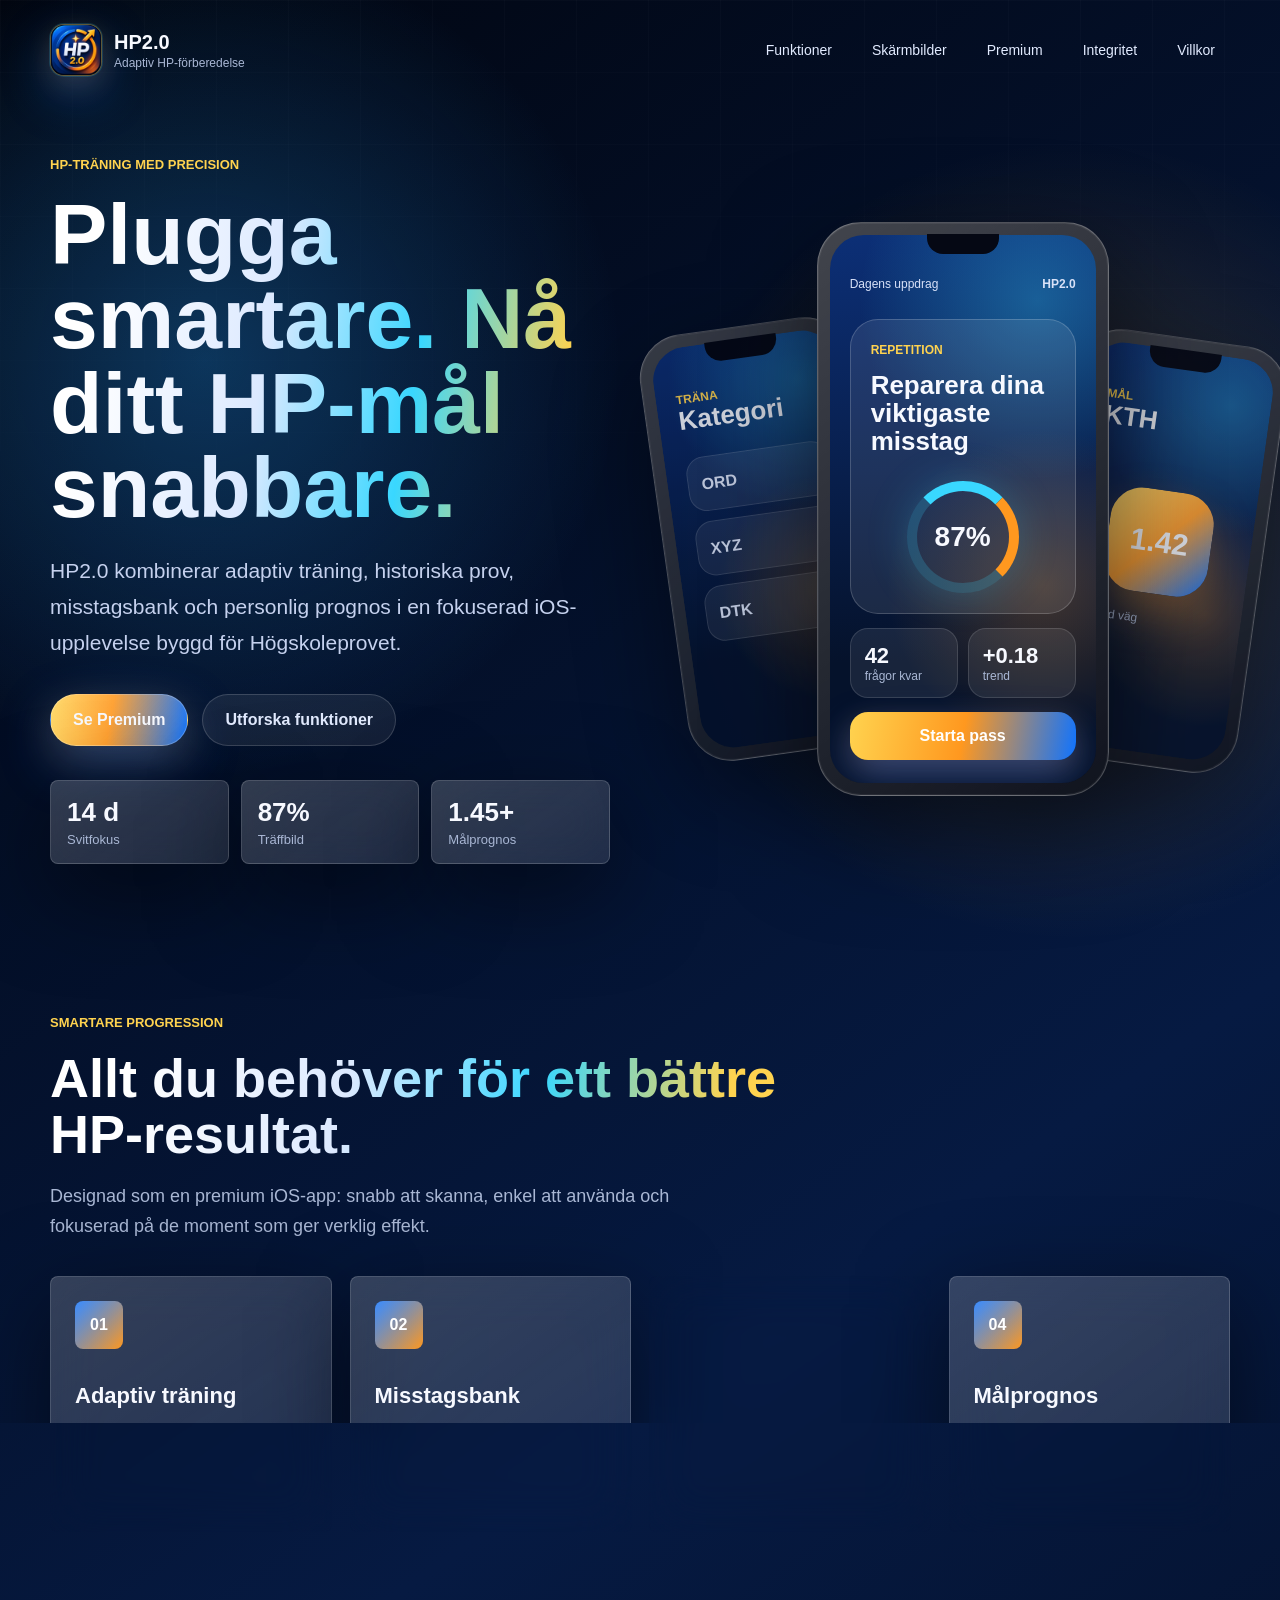
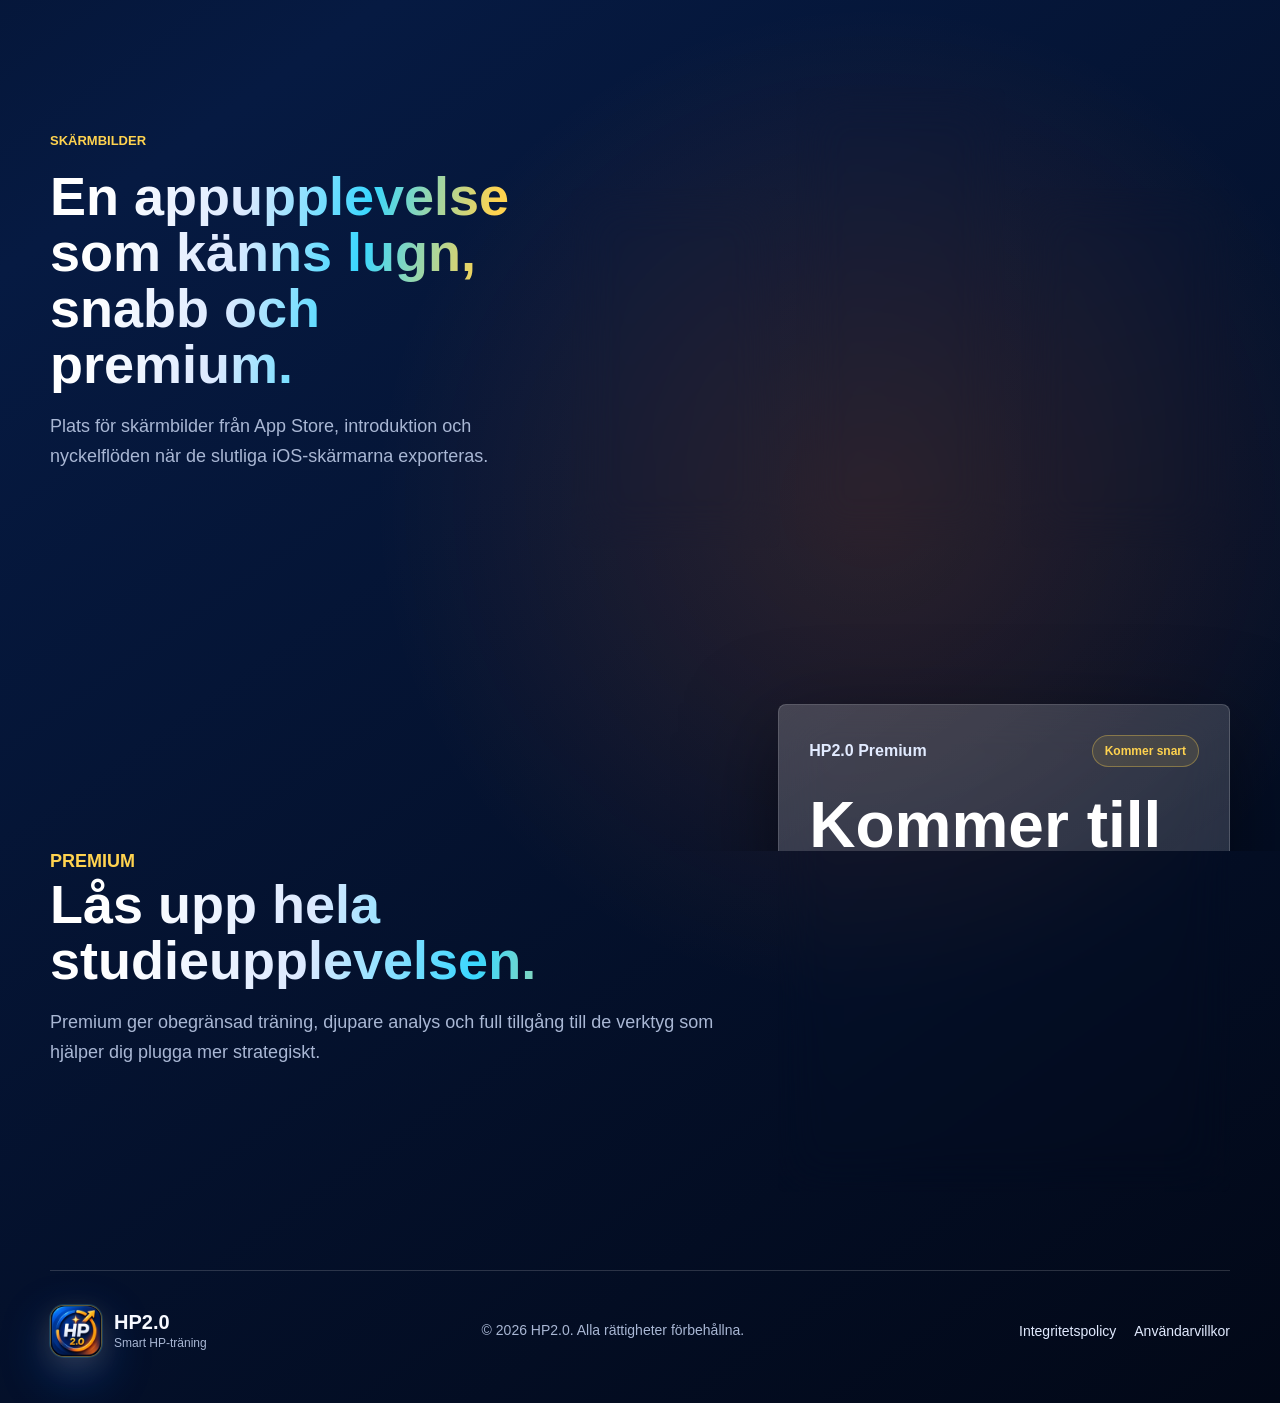
==== index.html @ 4f44022a "Redesign HP2.0 website" ====
<!DOCTYPE html>
<html lang="sv">
<head>
  <meta charset="UTF-8" />
  <meta name="viewport" content="width=device-width, initial-scale=1.0" />
  <meta name="description" content="HP2.0 är en premiumapp för smart, adaptiv förberedelse inför Högskoleprovet." />
  <title>HP2.0 | Smart HP-träning</title>
  <link rel="icon" href="./app-icon.jpg" type="image/jpeg" />
  <link rel="apple-touch-icon" href="./app-icon.jpg" />
  <link rel="stylesheet" href="./style.css" />
</head>
<body>
  <header class="site-header">
    <a class="brand" href="./index.html" aria-label="HP2.0 startsida">
      <span class="brand-mark"><img src="./app-icon.jpg" alt="" /></span>
      <span>
        <strong>HP2.0</strong>
        <small>Adaptiv HP-förberedelse</small>
      </span>
    </a>

    <nav class="nav-links" aria-label="Primär navigering">
      <a href="#features">Funktioner</a>
      <a href="#screens">Skärmbilder</a>
      <a href="#premium">Premium</a>
      <a href="./privacy.html">Integritet</a>
      <a href="./terms.html">Villkor</a>
    </nav>
  </header>

  <main>
    <section class="hero section-shell">
      <div class="hero-copy">
        <p class="eyebrow">HP-träning med precision</p>
        <h1>Plugga smartare. Nå ditt HP-mål snabbare.</h1>
        <p class="hero-lede">
          HP2.0 kombinerar adaptiv träning, historiska prov, misstagsbank och
          personlig prognos i en fokuserad iOS-upplevelse byggd för Högskoleprovet.
        </p>

        <div class="hero-actions" aria-label="Primära åtgärder">
          <a class="button button-primary" href="#premium">Se Premium</a>
          <a class="button button-ghost" href="#features">Utforska funktioner</a>
        </div>

        <dl class="hero-metrics" aria-label="Produktfordelar">
          <div>
            <dt>14 d</dt>
            <dd>Svitfokus</dd>
          </div>
          <div>
            <dt>87%</dt>
            <dd>Träffbild</dd>
          </div>
          <div>
            <dt>1.45+</dt>
            <dd>Målprognos</dd>
          </div>
        </dl>
      </div>

      <div class="hero-device" aria-label="Förhandsvisning av HP2.0-appen">
        <div class="phone-frame phone-left" aria-hidden="true">
          <div class="phone-screen compact-screen">
            <span class="screen-kicker">Träna</span>
            <h2>Kategori</h2>
            <p class="mini-row">ORD</p>
            <p class="mini-row">XYZ</p>
            <p class="mini-row">DTK</p>
          </div>
        </div>

        <div class="phone-frame phone-main">
          <div class="phone-screen">
            <div class="app-topbar">
              <span>Dagens uppdrag</span>
              <strong>HP2.0</strong>
            </div>
            <div class="mission-card">
              <p>Repetition</p>
              <h2>Reparera dina viktigaste misstag</h2>
              <span class="progress-ring">87%</span>
            </div>
            <div class="insight-grid">
              <div>
                <strong>42</strong>
                <span>frågor kvar</span>
              </div>
              <div>
                <strong>+0.18</strong>
                <span>trend</span>
              </div>
            </div>
            <button class="app-button" type="button">Starta pass</button>
          </div>
        </div>

        <div class="phone-frame phone-right" aria-hidden="true">
          <div class="phone-screen compact-screen">
            <span class="screen-kicker">Mål</span>
            <h2>KTH</h2>
            <div class="score-pill">1.42</div>
            <small>På god väg</small>
          </div>
        </div>
      </div>
    </section>

    <section id="features" class="section-shell section-block">
      <div class="section-heading">
        <p class="eyebrow">Smartare progression</p>
        <h2>Allt du behöver för ett bättre HP-resultat.</h2>
        <p>
          Designad som en premium iOS-app: snabb att skanna, enkel att använda
          och fokuserad på de moment som ger verklig effekt.
        </p>
      </div>

      <div class="feature-grid">
        <article class="glass-card feature-card">
          <span class="card-icon">01</span>
          <h3>Adaptiv träning</h3>
          <p>Passet formas efter dina svar, svagheter och tempo.</p>
        </article>
        <article class="glass-card feature-card">
          <span class="card-icon">02</span>
          <h3>Misstagsbank</h3>
          <p>Samla, repetera och stäng kunskapsluckor innan provdagen.</p>
        </article>
        <article class="glass-card feature-card">
          <span class="card-icon">03</span>
          <h3>Historiska prov</h3>
          <p>Träna med provnära uppgifter och realistiska pass.</p>
        </article>
        <article class="glass-card feature-card">
          <span class="card-icon">04</span>
          <h3>Målprognos</h3>
          <p>Koppla din träning till utbildningen du vill komma in på.</p>
        </article>
      </div>
    </section>

    <section id="screens" class="section-shell section-block split-section">
      <div class="section-heading">
        <p class="eyebrow">Skärmbilder</p>
        <h2>En appupplevelse som känns lugn, snabb och premium.</h2>
        <p>
          Plats för skärmbilder från App Store, introduktion och nyckelflöden när de
          slutliga iOS-skärmarna exporteras.
        </p>
      </div>

      <div class="screenshot-grid" aria-label="Platshållare för skärmbilder">
        <article class="screenshot-placeholder">
          <span>Översikt</span>
        </article>
        <article class="screenshot-placeholder tall">
          <span>Uppdrag</span>
        </article>
        <article class="screenshot-placeholder">
          <span>Framsteg</span>
        </article>
      </div>
    </section>

    <section id="premium" class="section-shell section-block pricing-section">
      <div class="pricing-copy">
        <p class="eyebrow">Premium</p>
        <h2>Lås upp hela studieupplevelsen.</h2>
        <p>
          Premium ger obegränsad träning, djupare analys och full tillgång till
          de verktyg som hjälper dig plugga mer strategiskt.
        </p>
      </div>

      <article class="glass-card pricing-card">
        <div class="pricing-header">
          <span>HP2.0 Premium</span>
          <strong>Kommer snart</strong>
        </div>
        <p class="price">Kommer till App Store</p>
        <ul class="check-list">
          <li>Obegränsad adaptiv träning</li>
          <li>Alla historiska prov och pass</li>
          <li>Full misstagsbank med repetition</li>
          <li>Avancerad prognos mot ditt utbildningsmål</li>
        </ul>
        <a class="button button-primary full-width" href="#screens">Förhandsvisa appen</a>
      </article>
    </section>
  </main>

  <footer class="site-footer">
    <a class="brand footer-brand" href="./index.html" aria-label="HP2.0 startsida">
      <span class="brand-mark"><img src="./app-icon.jpg" alt="" /></span>
      <span>
        <strong>HP2.0</strong>
        <small>Smart HP-träning</small>
      </span>
    </a>
    <p>&copy; 2026 HP2.0. Alla rättigheter förbehållna.</p>
    <nav aria-label="Juridiska länkar">
      <a href="./privacy.html">Integritetspolicy</a>
      <a href="./terms.html">Användarvillkor</a>
    </nav>
  </footer>
</body>
</html>
---- style.css ----
:root {
  color-scheme: dark;
  --bg: #030817;
  --bg-deep: #01030a;
  --panel: rgba(255, 255, 255, 0.075);
  --panel-strong: rgba(255, 255, 255, 0.12);
  --stroke: rgba(255, 255, 255, 0.16);
  --stroke-strong: rgba(255, 255, 255, 0.28);
  --text: #f7f9ff;
  --muted: #a9b7d4;
  --soft: #e2ebff;
  --cyan: #39d7ff;
  --blue: #0f73ff;
  --blue-deep: #063a93;
  --gold: #ffd34f;
  --orange: #ff981f;
  --amber: #ffbd3d;
  --shadow: 0 28px 90px rgba(0, 0, 0, 0.5);
  --radius: 8px;
  --max-width: 1180px;
}

* {
  box-sizing: border-box;
}

html {
  scroll-behavior: smooth;
}

body {
  min-height: 100vh;
  margin: 0;
  overflow-x: hidden;
  color: var(--text);
  font-family: -apple-system, BlinkMacSystemFont, "SF Pro Display", "SF Pro Text", "Segoe UI", sans-serif;
  background:
    radial-gradient(circle at 16% 12%, rgba(38, 164, 255, 0.28), transparent 26rem),
    radial-gradient(circle at 84% 18%, rgba(255, 189, 61, 0.2), transparent 25rem),
    radial-gradient(circle at 68% 70%, rgba(255, 115, 25, 0.16), transparent 31rem),
    linear-gradient(145deg, #01050f, #061a42 48%, #020817);
}

body::before {
  position: fixed;
  inset: 0;
  z-index: -1;
  pointer-events: none;
  content: "";
  background-image:
    linear-gradient(rgba(255, 255, 255, 0.035) 1px, transparent 1px),
    linear-gradient(90deg, rgba(255, 255, 255, 0.035) 1px, transparent 1px);
  background-size: 72px 72px;
  mask-image: linear-gradient(to bottom, rgba(0, 0, 0, 0.55), transparent 72%);
}

a {
  color: inherit;
  text-decoration: none;
}

p {
  color: var(--muted);
  line-height: 1.7;
}

.site-header,
.site-footer,
.section-shell {
  width: min(calc(100% - 40px), var(--max-width));
  margin-inline: auto;
}

.site-header {
  display: flex;
  align-items: center;
  justify-content: space-between;
  gap: 24px;
  padding: 24px 0 34px;
}

.brand {
  display: inline-flex;
  align-items: center;
  gap: 12px;
  min-width: max-content;
}

.brand-mark {
  width: 52px;
  height: 52px;
  overflow: hidden;
  border: 1px solid rgba(255, 211, 79, 0.36);
  border-radius: 14px;
  background: #05122a;
  box-shadow:
    0 0 0 1px rgba(57, 215, 255, 0.16),
    0 18px 48px rgba(15, 115, 255, 0.34),
    0 8px 28px rgba(255, 152, 31, 0.2);
}

.brand-mark img {
  display: block;
  width: 100%;
  height: 100%;
  object-fit: cover;
}

.brand strong,
.brand small {
  display: block;
}

.brand strong {
  font-size: 20px;
}

.brand small {
  margin-top: 2px;
  color: var(--muted);
  font-size: 12px;
}

.nav-links {
  display: flex;
  align-items: center;
  justify-content: flex-end;
  gap: 10px;
  flex-wrap: wrap;
}

.nav-links a {
  border: 1px solid transparent;
  border-radius: 999px;
  padding: 10px 14px;
  color: var(--soft);
  font-size: 14px;
  transition: color 180ms ease, background 180ms ease, border-color 180ms ease, transform 180ms ease;
}

.nav-links a:hover,
.nav-links a:focus-visible,
.nav-links a[aria-current="page"] {
  border-color: var(--stroke);
  color: white;
  background: rgba(255, 255, 255, 0.08);
  transform: translateY(-1px);
}

.hero {
  display: grid;
  min-height: 680px;
  grid-template-columns: minmax(0, 1fr) minmax(420px, 0.92fr);
  gap: 64px;
  align-items: center;
  padding: 44px 0 70px;
}

.eyebrow {
  margin: 0 0 16px;
  color: var(--gold);
  font-size: 13px;
  font-weight: 800;
  letter-spacing: 0;
  text-transform: uppercase;
}

h1,
h2,
h3 {
  margin: 0;
  letter-spacing: 0;
}

h1 {
  max-width: 760px;
  font-size: 86px;
  line-height: 0.98;
}

h2 {
  font-size: 54px;
  line-height: 1.04;
}

h3 {
  font-size: 22px;
  line-height: 1.2;
}

.hero h1,
.section-heading h2,
.pricing-copy h2,
.legal-page h1 {
  background: linear-gradient(100deg, #ffffff 10%, #dce9ff 38%, #39d7ff 62%, #ffd34f 86%);
  -webkit-background-clip: text;
  background-clip: text;
  color: transparent;
}

.hero-lede {
  max-width: 660px;
  margin: 24px 0 0;
  color: #c5d1ee;
  font-size: 21px;
}

.hero-actions {
  display: flex;
  flex-wrap: wrap;
  gap: 14px;
  margin: 34px 0;
}

.button {
  display: inline-flex;
  min-height: 52px;
  align-items: center;
  justify-content: center;
  border-radius: 999px;
  padding: 15px 22px;
  font-weight: 800;
  transition: transform 180ms ease, border-color 180ms ease, box-shadow 180ms ease, background 180ms ease;
}

.button:hover,
.button:focus-visible {
  transform: translateY(-2px);
}

.button-primary {
  border: 1px solid rgba(255, 255, 255, 0.24);
  background:
    linear-gradient(135deg, rgba(255, 255, 255, 0.18), transparent),
    linear-gradient(100deg, var(--gold), var(--orange) 44%, var(--blue));
  box-shadow:
    0 18px 52px rgba(15, 115, 255, 0.36),
    0 12px 42px rgba(255, 152, 31, 0.24);
}

.button-primary:hover,
.button-primary:focus-visible {
  box-shadow:
    0 22px 62px rgba(15, 115, 255, 0.48),
    0 14px 48px rgba(255, 152, 31, 0.34);
}

.button-ghost {
  border: 1px solid var(--stroke);
  background: rgba(255, 255, 255, 0.07);
  color: var(--soft);
}

.button-ghost:hover,
.button-ghost:focus-visible {
  border-color: var(--stroke-strong);
  background: rgba(255, 255, 255, 0.11);
}

.full-width {
  width: 100%;
}

.hero-metrics {
  display: grid;
  max-width: 560px;
  grid-template-columns: repeat(3, 1fr);
  gap: 12px;
  margin: 0;
}

.hero-metrics div,
.glass-card,
.screenshot-placeholder {
  border: 1px solid var(--stroke);
  background:
    linear-gradient(145deg, rgba(255, 255, 255, 0.12), rgba(255, 255, 255, 0.045)),
    var(--panel);
  box-shadow: var(--shadow);
  backdrop-filter: blur(24px);
  -webkit-backdrop-filter: blur(24px);
}

.hero-metrics div {
  border-radius: var(--radius);
  padding: 16px;
}

.hero-metrics dt {
  font-size: 26px;
  font-weight: 900;
}

.hero-metrics dd {
  margin: 4px 0 0;
  color: var(--muted);
  font-size: 13px;
}

.hero-device {
  position: relative;
  display: grid;
  min-height: 610px;
  place-items: center;
}

.phone-frame {
  position: absolute;
  border: 1px solid rgba(255, 255, 255, 0.25);
  border-radius: 44px;
  padding: 12px;
  background:
    linear-gradient(145deg, rgba(255, 255, 255, 0.24), rgba(255, 255, 255, 0.04)),
    #060a15;
  box-shadow:
    inset 0 0 0 1px rgba(255, 255, 255, 0.06),
    0 35px 100px rgba(0, 0, 0, 0.56);
}

.phone-frame::before {
  position: absolute;
  top: 11px;
  left: 50%;
  width: 72px;
  height: 20px;
  border-radius: 0 0 16px 16px;
  content: "";
  background: #050814;
  transform: translateX(-50%);
  z-index: 2;
}

.phone-main {
  width: 292px;
  height: 574px;
  z-index: 3;
}

.phone-left,
.phone-right {
  width: 210px;
  height: 430px;
  opacity: 0.82;
  z-index: 2;
}

.phone-left {
  transform: translate(-195px, 30px) rotate(-8deg);
}

.phone-right {
  transform: translate(195px, 42px) rotate(8deg);
}

.phone-screen {
  position: relative;
  height: 100%;
  overflow: hidden;
  border-radius: 34px;
  padding: 42px 20px 20px;
  background:
    radial-gradient(circle at 78% 12%, rgba(57, 215, 255, 0.3), transparent 34%),
    radial-gradient(circle at 80% 64%, rgba(255, 152, 31, 0.24), transparent 38%),
    linear-gradient(180deg, #0c2f76, #05122b 78%);
}

.app-topbar {
  display: flex;
  align-items: center;
  justify-content: space-between;
  color: #d8e1f8;
  font-size: 12px;
}

.mission-card {
  margin-top: 28px;
  border: 1px solid rgba(255, 255, 255, 0.18);
  border-radius: 28px;
  padding: 20px;
  background: rgba(255, 255, 255, 0.09);
}

.mission-card p,
.screen-kicker {
  margin: 0 0 10px;
  color: var(--gold);
  font-size: 12px;
  font-weight: 800;
  text-transform: uppercase;
}

.mission-card h2 {
  font-size: 26px;
  line-height: 1.08;
}

.progress-ring {
  display: grid;
  width: 112px;
  height: 112px;
  place-items: center;
  margin: 26px auto 0;
  border: 10px solid rgba(57, 215, 255, 0.2);
  border-top-color: var(--cyan);
  border-right-color: var(--orange);
  border-radius: 50%;
  font-size: 28px;
  font-weight: 900;
  box-shadow: 0 0 42px rgba(57, 215, 255, 0.22);
}

.insight-grid {
  display: grid;
  grid-template-columns: 1fr 1fr;
  gap: 10px;
  margin: 14px 0;
}

.insight-grid div,
.mini-row {
  border: 1px solid rgba(255, 255, 255, 0.13);
  border-radius: 18px;
  background: rgba(255, 255, 255, 0.08);
}

.insight-grid div {
  padding: 14px;
}

.insight-grid strong,
.insight-grid span {
  display: block;
}

.insight-grid strong {
  font-size: 22px;
}

.insight-grid span,
.compact-screen small {
  color: var(--muted);
  font-size: 12px;
}

.app-button {
  width: 100%;
  min-height: 48px;
  border: 0;
  border-radius: 18px;
  color: white;
  font: inherit;
  font-weight: 900;
  background: linear-gradient(100deg, var(--gold), var(--orange), var(--blue));
  box-shadow:
    0 16px 38px rgba(52, 120, 255, 0.36),
    0 10px 30px rgba(255, 152, 31, 0.22);
}

.compact-screen h2 {
  margin-bottom: 24px;
  font-size: 26px;
}

.mini-row {
  margin: 10px 0;
  padding: 13px;
  color: var(--soft);
  font-weight: 800;
}

.score-pill {
  display: grid;
  width: 104px;
  height: 104px;
  place-items: center;
  margin: 54px auto 16px;
  border-radius: 32px;
  font-size: 30px;
  font-weight: 900;
  background:
    linear-gradient(135deg, rgba(255, 255, 255, 0.16), transparent),
    linear-gradient(135deg, var(--gold), var(--orange), var(--blue));
  box-shadow: 0 18px 42px rgba(255, 152, 31, 0.34);
}

.section-block {
  padding: 78px 0;
}

.section-heading {
  max-width: 780px;
  margin-bottom: 34px;
}

.section-heading p:not(.eyebrow),
.pricing-copy p {
  max-width: 680px;
  margin: 18px 0 0;
  font-size: 18px;
}

.feature-grid {
  display: grid;
  grid-template-columns: repeat(4, 1fr);
  gap: 18px;
}

.glass-card {
  border-radius: var(--radius);
  transition: transform 180ms ease, border-color 180ms ease, background 180ms ease;
}

.glass-card:hover {
  border-color: var(--stroke-strong);
  background:
    linear-gradient(145deg, rgba(255, 255, 255, 0.16), rgba(255, 255, 255, 0.055)),
    var(--panel-strong);
  transform: translateY(-5px);
}

.feature-card {
  min-height: 250px;
  padding: 24px;
}

.card-icon {
  display: grid;
  width: 48px;
  height: 48px;
  place-items: center;
  margin-bottom: 34px;
  border-radius: var(--radius);
  color: white;
  font-weight: 900;
  background:
    linear-gradient(135deg, rgba(255, 255, 255, 0.18), transparent),
    linear-gradient(135deg, var(--blue), var(--orange));
}

.feature-card p {
  margin-bottom: 0;
}

.split-section {
  display: grid;
  grid-template-columns: 0.85fr 1.15fr;
  gap: 34px;
  align-items: center;
}

.screenshot-grid {
  display: grid;
  grid-template-columns: repeat(3, 1fr);
  gap: 16px;
  align-items: end;
}

.screenshot-placeholder {
  display: grid;
  min-height: 360px;
  place-items: end start;
  border-radius: var(--radius);
  padding: 22px;
  background:
    radial-gradient(circle at 55% 12%, rgba(57, 215, 255, 0.28), transparent 42%),
    linear-gradient(160deg, rgba(255, 255, 255, 0.13), rgba(255, 255, 255, 0.04));
  overflow: hidden;
}

.screenshot-placeholder::before {
  display: block;
  width: 100%;
  height: 66%;
  border: 1px solid rgba(255, 255, 255, 0.12);
  border-radius: var(--radius);
  content: "";
  background:
    linear-gradient(90deg, rgba(255, 255, 255, 0.14), transparent 32%),
    repeating-linear-gradient(to bottom, rgba(255, 255, 255, 0.12) 0 12px, transparent 12px 30px);
}

.screenshot-placeholder span {
  margin-top: 18px;
  color: var(--soft);
  font-weight: 900;
}

.screenshot-placeholder.tall {
  min-height: 460px;
  background:
    radial-gradient(circle at 50% 18%, rgba(255, 189, 61, 0.24), transparent 42%),
    linear-gradient(160deg, rgba(255, 255, 255, 0.15), rgba(255, 255, 255, 0.04));
}

.pricing-section {
  display: grid;
  grid-template-columns: minmax(0, 0.95fr) minmax(340px, 0.62fr);
  gap: 36px;
  align-items: center;
}

.pricing-card {
  padding: 30px;
}

.pricing-header {
  display: flex;
  align-items: center;
  justify-content: space-between;
  gap: 16px;
  color: var(--soft);
}

.pricing-header span {
  font-weight: 900;
}

.pricing-header strong {
  border: 1px solid rgba(255, 211, 79, 0.34);
  border-radius: 999px;
  padding: 8px 12px;
  color: var(--gold);
  background: rgba(255, 211, 79, 0.1);
  font-size: 12px;
}

.price {
  margin: 28px 0;
  color: white;
  font-size: 64px;
  font-weight: 900;
  line-height: 0.96;
}

.check-list {
  display: grid;
  gap: 13px;
  margin: 0 0 28px;
  padding: 0;
  list-style: none;
}

.check-list li {
  position: relative;
  padding-left: 30px;
  color: var(--soft);
  line-height: 1.5;
}

.check-list li::before {
  position: absolute;
  left: 0;
  top: 2px;
  display: grid;
  width: 20px;
  height: 20px;
  place-items: center;
  border-radius: 50%;
  content: "";
  background:
    radial-gradient(circle at center, white 0 2px, transparent 3px),
    linear-gradient(135deg, var(--gold), var(--orange));
}

.site-footer {
  display: grid;
  grid-template-columns: auto 1fr auto;
  gap: 24px;
  align-items: center;
  padding: 34px 0 46px;
  border-top: 1px solid var(--stroke);
}

.site-footer p {
  margin: 0;
  text-align: center;
  font-size: 14px;
}

.site-footer nav {
  display: flex;
  gap: 18px;
  flex-wrap: wrap;
  justify-content: flex-end;
}

.site-footer a:not(.brand) {
  color: var(--soft);
  font-size: 14px;
}

.site-footer a:hover,
.site-footer a:focus-visible {
  color: white;
}

.legal-page {
  max-width: 900px;
  padding: 54px 0 80px;
}

.legal-page h1 {
  font-size: 72px;
  line-height: 1;
}

.legal-updated {
  margin: 18px 0 28px;
}

.legal-card {
  padding: 42px;
}

.legal-card h2 {
  margin-top: 34px;
  color: white;
  font-size: 24px;
}

.legal-card h2:first-child {
  margin-top: 0;
}

.legal-card p {
  margin: 12px 0 0;
}

@media (max-width: 1020px) {
  .hero,
  .split-section,
  .pricing-section {
    grid-template-columns: 1fr;
  }

  .hero {
    gap: 24px;
    padding-top: 24px;
  }

  .hero-device {
    min-height: 560px;
  }

  .feature-grid {
    grid-template-columns: repeat(2, 1fr);
  }

  .site-footer {
    grid-template-columns: 1fr;
    justify-items: start;
  }

  .site-footer p {
    text-align: left;
  }

  .site-footer nav {
    justify-content: flex-start;
  }
}

@media (max-width: 720px) {
  .site-header,
  .site-footer,
  .section-shell {
    width: min(calc(100% - 28px), var(--max-width));
  }

  .site-header {
    align-items: flex-start;
    flex-direction: column;
    padding-bottom: 18px;
  }

  .nav-links {
    justify-content: flex-start;
  }

  .nav-links a {
    padding: 9px 11px;
  }

  h1 {
    font-size: 54px;
  }

  h2 {
    font-size: 40px;
  }

  .hero {
    min-height: auto;
    padding-bottom: 42px;
  }

  .hero-lede {
    font-size: 18px;
  }

  .hero-actions,
  .button {
    width: 100%;
  }

  .hero-metrics,
  .feature-grid,
  .screenshot-grid {
    grid-template-columns: 1fr;
  }

  .hero-device {
    min-height: 520px;
    overflow: hidden;
  }

  .phone-left,
  .phone-right {
    display: none;
  }

  .phone-main {
    width: min(292px, calc(100% - 24px));
  }

  .section-block {
    padding: 52px 0;
  }

  .screenshot-placeholder,
  .screenshot-placeholder.tall {
    min-height: 300px;
  }

  .pricing-section {
    gap: 22px;
  }

  .price {
    font-size: 46px;
  }

  .legal-page h1 {
    font-size: 52px;
  }

  .legal-card {
    padding: 24px;
  }
}

@media (prefers-reduced-motion: reduce) {
  *,
  *::before,
  *::after {
    scroll-behavior: auto !important;
    transition-duration: 0.01ms !important;
    animation-duration: 0.01ms !important;
    animation-iteration-count: 1 !important;
  }
}
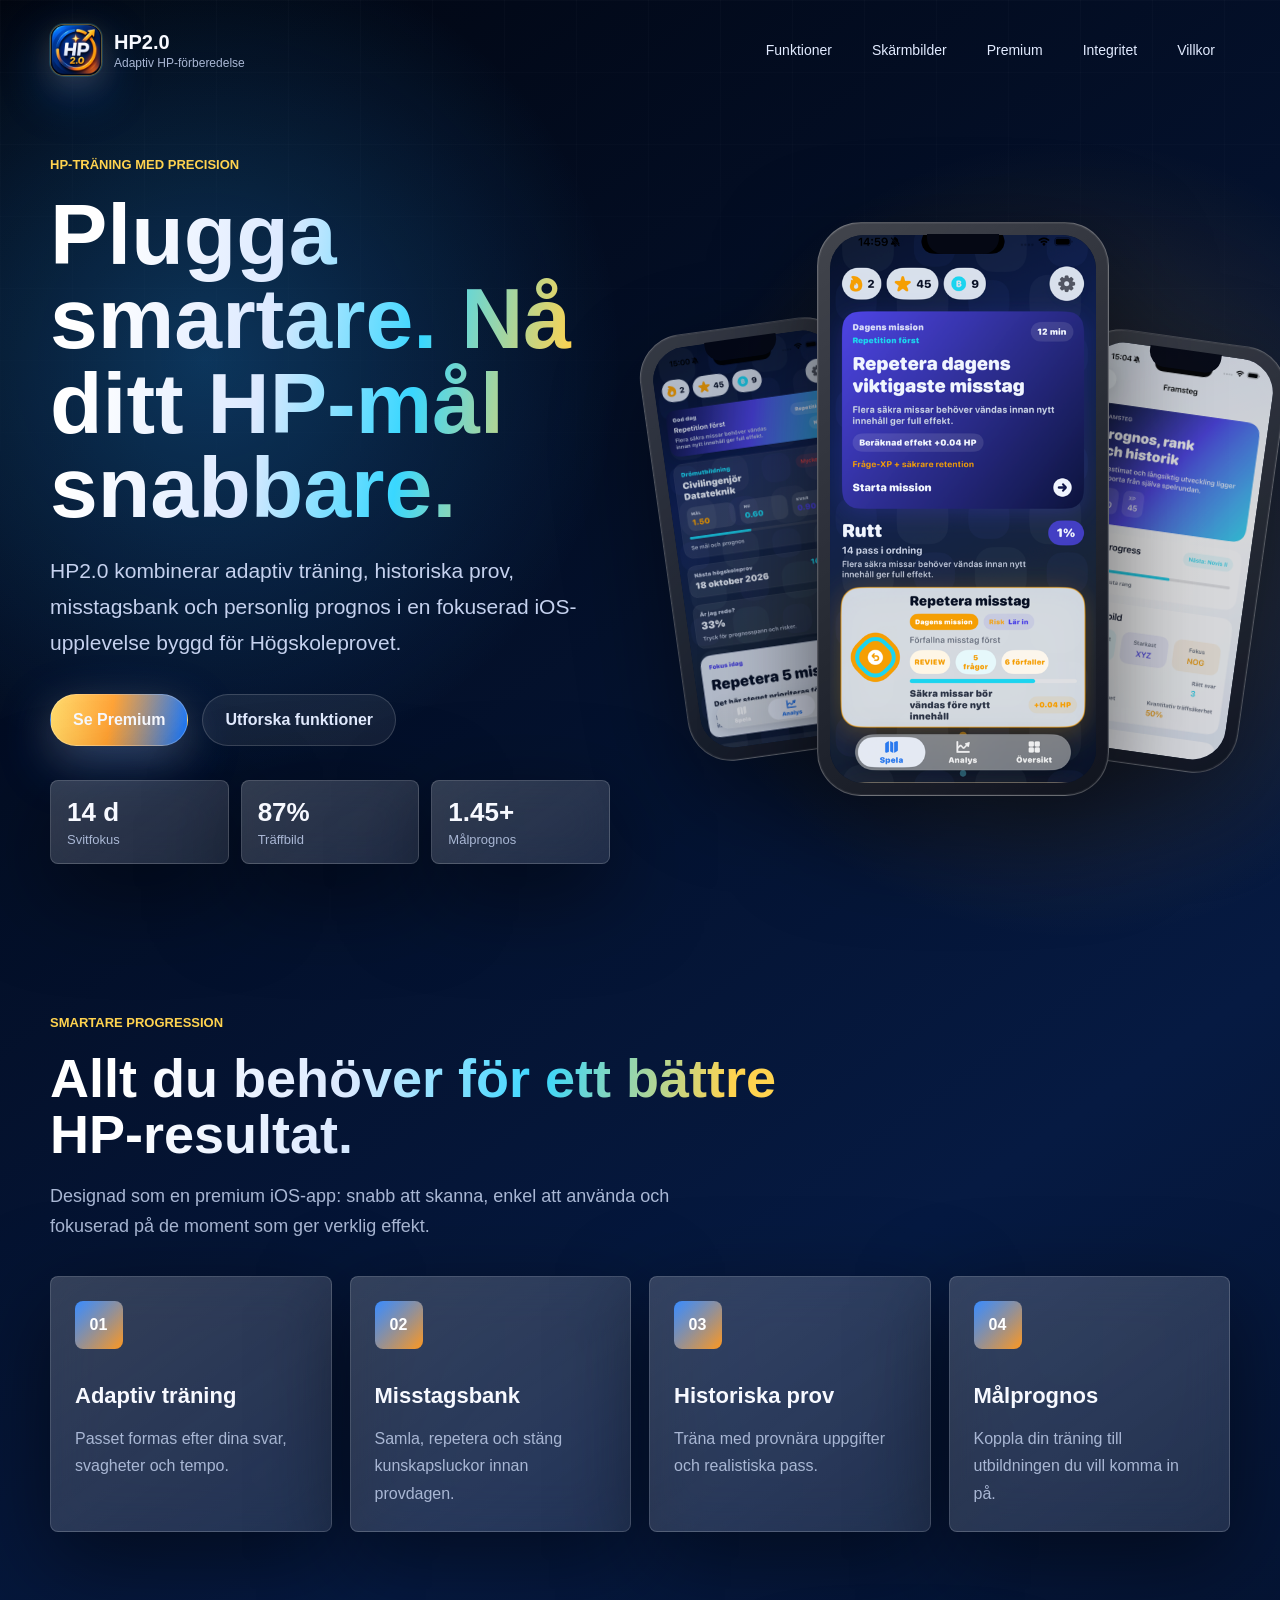
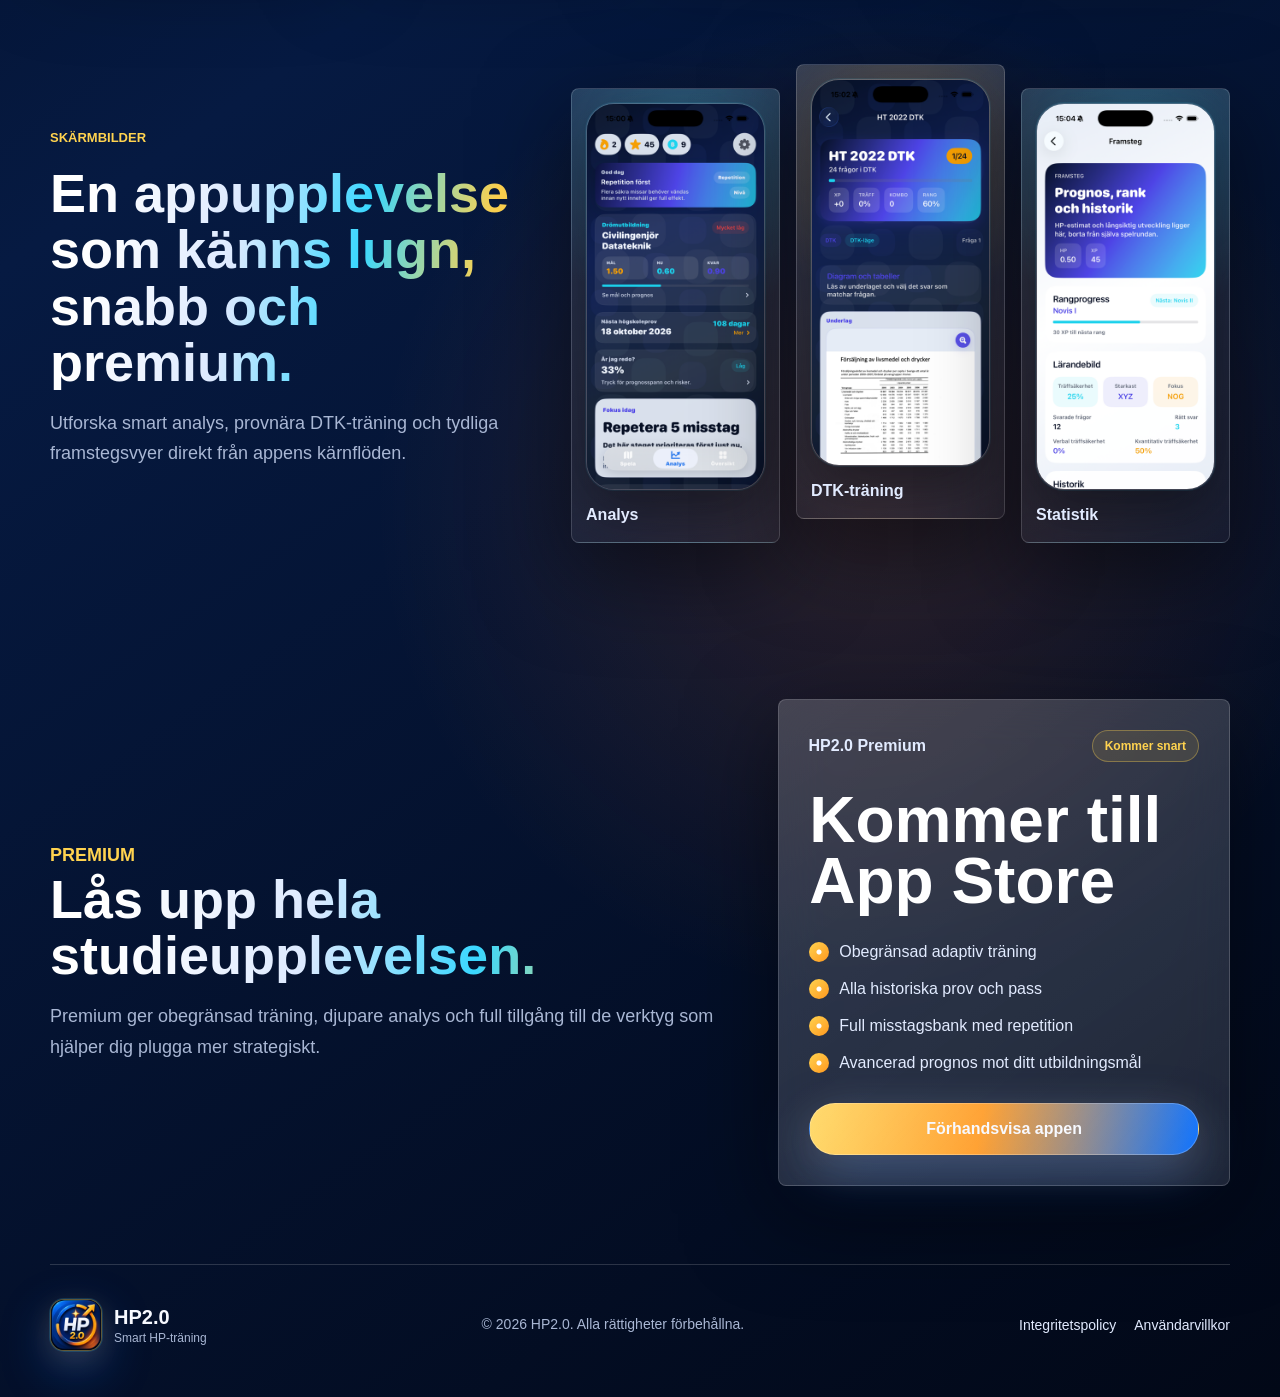
==== commit d4c66e98: "Add app screenshots to website" ====
--- a/index.html
+++ b/index.html
@@ -61,47 +61,15 @@
 
       <div class="hero-device" aria-label="Förhandsvisning av HP2.0-appen">
         <div class="phone-frame phone-left" aria-hidden="true">
-          <div class="phone-screen compact-screen">
-            <span class="screen-kicker">Träna</span>
-            <h2>Kategori</h2>
-            <p class="mini-row">ORD</p>
-            <p class="mini-row">XYZ</p>
-            <p class="mini-row">DTK</p>
-          </div>
+          <img class="phone-shot" src="./assets/screenshots/analysis.png" alt="" width="414" height="900" />
         </div>
 
         <div class="phone-frame phone-main">
-          <div class="phone-screen">
-            <div class="app-topbar">
-              <span>Dagens uppdrag</span>
-              <strong>HP2.0</strong>
-            </div>
-            <div class="mission-card">
-              <p>Repetition</p>
-              <h2>Reparera dina viktigaste misstag</h2>
-              <span class="progress-ring">87%</span>
-            </div>
-            <div class="insight-grid">
-              <div>
-                <strong>42</strong>
-                <span>frågor kvar</span>
-              </div>
-              <div>
-                <strong>+0.18</strong>
-                <span>trend</span>
-              </div>
-            </div>
-            <button class="app-button" type="button">Starta pass</button>
-          </div>
+          <img class="phone-shot" src="./assets/screenshots/home-spela.png" alt="HP2.0 startsida med dagens uppdrag och träningskort" width="414" height="900" />
         </div>
 
         <div class="phone-frame phone-right" aria-hidden="true">
-          <div class="phone-screen compact-screen">
-            <span class="screen-kicker">Mål</span>
-            <h2>KTH</h2>
-            <div class="score-pill">1.42</div>
-            <small>På god väg</small>
-          </div>
+          <img class="phone-shot" src="./assets/screenshots/statistics.png" alt="" width="414" height="900" />
         </div>
       </div>
     </section>
@@ -145,21 +113,24 @@
         <p class="eyebrow">Skärmbilder</p>
         <h2>En appupplevelse som känns lugn, snabb och premium.</h2>
         <p>
-          Plats för skärmbilder från App Store, introduktion och nyckelflöden när de
-          slutliga iOS-skärmarna exporteras.
+          Utforska smart analys, provnära DTK-träning och tydliga framstegsvyer
+          direkt från appens kärnflöden.
         </p>
       </div>
 
-      <div class="screenshot-grid" aria-label="Platshållare för skärmbilder">
-        <article class="screenshot-placeholder">
-          <span>Översikt</span>
-        </article>
-        <article class="screenshot-placeholder tall">
-          <span>Uppdrag</span>
-        </article>
-        <article class="screenshot-placeholder">
-          <span>Framsteg</span>
-        </article>
+      <div class="screenshot-grid" aria-label="Skärmbilder från HP2.0-appen">
+        <figure class="screenshot-card">
+          <img src="./assets/screenshots/analysis.png" alt="Analysvy i HP2.0 med resultat och rekommendationer" width="414" height="900" loading="lazy" />
+          <figcaption>Analys</figcaption>
+        </figure>
+        <figure class="screenshot-card tall">
+          <img src="./assets/screenshots/quiz-dtk.png" alt="DTK-fråga i HP2.0 med diagram och svarsalternativ" width="414" height="900" loading="lazy" />
+          <figcaption>DTK-träning</figcaption>
+        </figure>
+        <figure class="screenshot-card">
+          <img src="./assets/screenshots/statistics.png" alt="Statistikvy i HP2.0 med prognos och aktivitetsöversikt" width="414" height="900" loading="lazy" />
+          <figcaption>Statistik</figcaption>
+        </figure>
       </div>
     </section>
 
--- a/style.css
+++ b/style.css
@@ -271,7 +271,7 @@
 
 .hero-metrics div,
 .glass-card,
-.screenshot-placeholder {
+.screenshot-card {
   border: 1px solid var(--stroke);
   background:
     linear-gradient(145deg, rgba(255, 255, 255, 0.12), rgba(255, 255, 255, 0.045)),
@@ -362,6 +362,15 @@
     radial-gradient(circle at 78% 12%, rgba(57, 215, 255, 0.3), transparent 34%),
     radial-gradient(circle at 80% 64%, rgba(255, 152, 31, 0.24), transparent 38%),
     linear-gradient(180deg, #0c2f76, #05122b 78%);
+}
+
+.phone-shot {
+  display: block;
+  width: 100%;
+  height: 100%;
+  border-radius: 34px;
+  background: #05122a;
+  object-fit: cover;
 }
 
 .app-topbar {
@@ -555,41 +564,39 @@
   align-items: end;
 }
 
-.screenshot-placeholder {
-  display: grid;
-  min-height: 360px;
-  place-items: end start;
+.screenshot-card {
+  display: grid;
+  gap: 16px;
+  margin: 0;
   border-radius: var(--radius);
-  padding: 22px;
+  padding: 14px 14px 18px;
   background:
     radial-gradient(circle at 55% 12%, rgba(57, 215, 255, 0.28), transparent 42%),
     linear-gradient(160deg, rgba(255, 255, 255, 0.13), rgba(255, 255, 255, 0.04));
   overflow: hidden;
 }
 
-.screenshot-placeholder::before {
+.screenshot-card img {
   display: block;
   width: 100%;
-  height: 66%;
-  border: 1px solid rgba(255, 255, 255, 0.12);
-  border-radius: var(--radius);
-  content: "";
-  background:
-    linear-gradient(90deg, rgba(255, 255, 255, 0.14), transparent 32%),
-    repeating-linear-gradient(to bottom, rgba(255, 255, 255, 0.12) 0 12px, transparent 12px 30px);
-}
-
-.screenshot-placeholder span {
-  margin-top: 18px;
+  height: auto;
+  border: 1px solid rgba(255, 255, 255, 0.16);
+  border-radius: 28px;
+  box-shadow:
+    0 18px 58px rgba(0, 0, 0, 0.42),
+    0 0 0 1px rgba(57, 215, 255, 0.1);
+}
+
+.screenshot-card figcaption {
   color: var(--soft);
   font-weight: 900;
 }
 
-.screenshot-placeholder.tall {
-  min-height: 460px;
+.screenshot-card.tall {
   background:
     radial-gradient(circle at 50% 18%, rgba(255, 189, 61, 0.24), transparent 42%),
     linear-gradient(160deg, rgba(255, 255, 255, 0.15), rgba(255, 255, 255, 0.04));
+  transform: translateY(-24px);
 }
 
 .pricing-section {
@@ -827,9 +834,8 @@
     padding: 52px 0;
   }
 
-  .screenshot-placeholder,
-  .screenshot-placeholder.tall {
-    min-height: 300px;
+  .screenshot-card.tall {
+    transform: none;
   }
 
   .pricing-section {
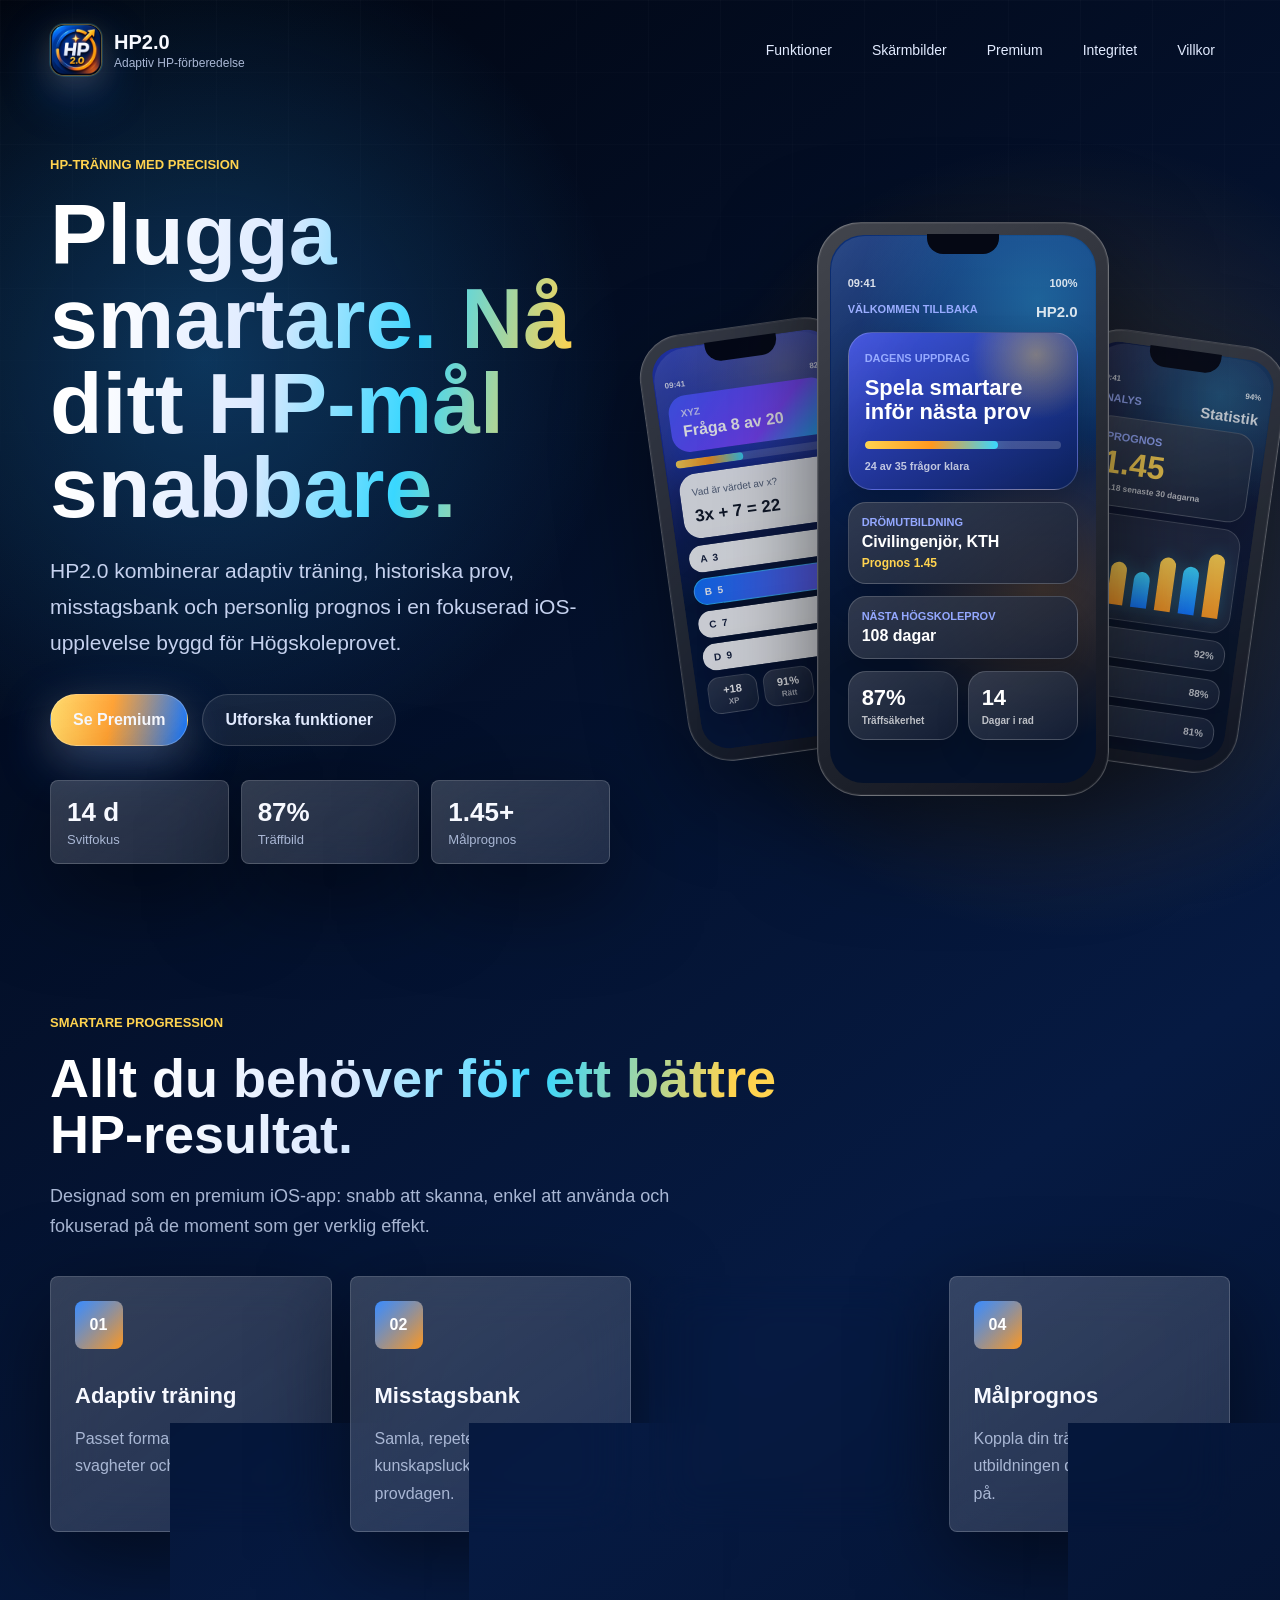
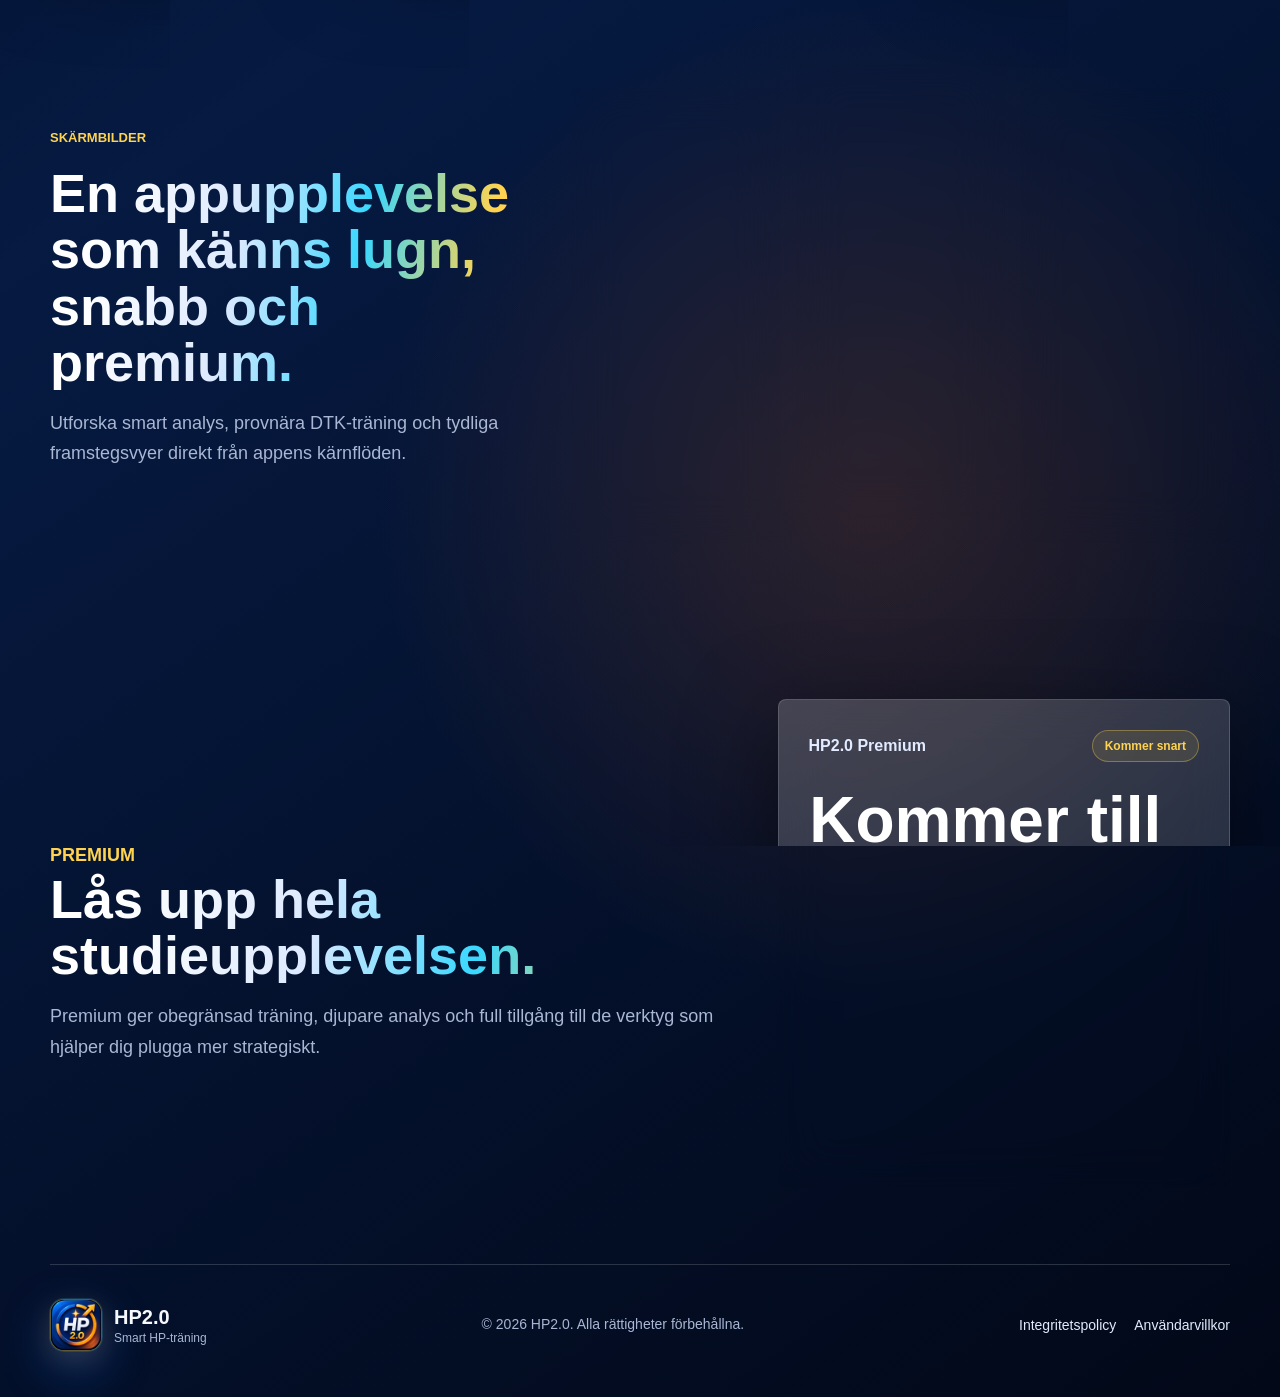
==== commit d2e45875: "Recreate hero app mockups" ====
--- a/index.html
+++ b/index.html
@@ -61,15 +61,101 @@
 
       <div class="hero-device" aria-label="Förhandsvisning av HP2.0-appen">
         <div class="phone-frame phone-left" aria-hidden="true">
-          <img class="phone-shot" src="./assets/screenshots/analysis.png" alt="" width="414" height="900" />
+          <div class="phone-screen app-render quiz-render">
+            <div class="render-status">
+              <span>09:41</span>
+              <span>82%</span>
+            </div>
+            <div class="quiz-hero">
+              <span>XYZ</span>
+              <strong>Fråga 8 av 20</strong>
+            </div>
+            <div class="render-progress"><span style="width: 42%"></span></div>
+            <article class="quiz-card">
+              <p>Vad är värdet av x?</p>
+              <strong>3x + 7 = 22</strong>
+            </article>
+            <div class="answer-stack">
+              <span>A&nbsp;&nbsp;3</span>
+              <span>B&nbsp;&nbsp;5</span>
+              <span>C&nbsp;&nbsp;7</span>
+              <span>D&nbsp;&nbsp;9</span>
+            </div>
+            <div class="mini-stat-row">
+              <span><strong>+18</strong> XP</span>
+              <span><strong>91%</strong> Rätt</span>
+              <span><strong>4x</strong> Combo</span>
+            </div>
+          </div>
         </div>
 
         <div class="phone-frame phone-main">
-          <img class="phone-shot" src="./assets/screenshots/home-spela.png" alt="HP2.0 startsida med dagens uppdrag och träningskort" width="414" height="900" />
+          <div class="phone-screen app-render home-render">
+            <div class="render-status">
+              <span>09:41</span>
+              <span>100%</span>
+            </div>
+            <div class="render-topline">
+              <span>Välkommen tillbaka</span>
+              <strong>HP2.0</strong>
+            </div>
+            <article class="mission-render">
+              <p>Dagens uppdrag</p>
+              <h2>Spela smartare inför nästa prov</h2>
+              <div class="render-progress"><span style="width: 68%"></span></div>
+              <small>24 av 35 frågor klara</small>
+            </article>
+            <article class="dream-render">
+              <span>Drömutbildning</span>
+              <strong>Civilingenjör, KTH</strong>
+              <em>Prognos 1.45</em>
+            </article>
+            <div class="countdown-render">
+              <span>Nästa Högskoleprov</span>
+              <strong>108 dagar</strong>
+            </div>
+            <div class="progress-render-grid">
+              <article>
+                <strong>87%</strong>
+                <span>Träffsäkerhet</span>
+              </article>
+              <article>
+                <strong>14</strong>
+                <span>Dagar i rad</span>
+              </article>
+            </div>
+          </div>
         </div>
 
         <div class="phone-frame phone-right" aria-hidden="true">
-          <img class="phone-shot" src="./assets/screenshots/statistics.png" alt="" width="414" height="900" />
+          <div class="phone-screen app-render stats-render">
+            <div class="render-status">
+              <span>09:41</span>
+              <span>94%</span>
+            </div>
+            <div class="render-topline">
+              <span>Analys</span>
+              <strong>Statistik</strong>
+            </div>
+            <article class="score-render">
+              <span>Prognos</span>
+              <strong>1.45</strong>
+              <small>+0.18 senaste 30 dagarna</small>
+            </article>
+            <div class="chart-render" aria-hidden="true">
+              <span style="height: 42%"></span>
+              <span style="height: 58%"></span>
+              <span style="height: 48%"></span>
+              <span style="height: 72%"></span>
+              <span style="height: 64%"></span>
+              <span style="height: 86%"></span>
+            </div>
+            <div class="performance-stack">
+              <span><strong>KVA</strong> 92%</span>
+              <span><strong>XYZ</strong> 88%</span>
+              <span><strong>DTK</strong> 81%</span>
+            </div>
+          </div>
         </div>
       </div>
     </section>
--- a/style.css
+++ b/style.css
@@ -327,7 +327,21 @@
   content: "";
   background: #050814;
   transform: translateX(-50%);
-  z-index: 2;
+  z-index: 4;
+}
+
+.phone-frame::after {
+  position: absolute;
+  inset: 13px;
+  border-radius: 34px;
+  pointer-events: none;
+  content: "";
+  background:
+    linear-gradient(118deg, rgba(255, 255, 255, 0.24), transparent 26%),
+    linear-gradient(to bottom, rgba(255, 255, 255, 0.08), transparent 34%);
+  mix-blend-mode: screen;
+  opacity: 0.42;
+  z-index: 3;
 }
 
 .phone-main {
@@ -357,139 +371,317 @@
   height: 100%;
   overflow: hidden;
   border-radius: 34px;
-  padding: 42px 20px 20px;
+  padding: 42px 18px 18px;
   background:
     radial-gradient(circle at 78% 12%, rgba(57, 215, 255, 0.3), transparent 34%),
     radial-gradient(circle at 80% 64%, rgba(255, 152, 31, 0.24), transparent 38%),
     linear-gradient(180deg, #0c2f76, #05122b 78%);
 }
 
-.phone-shot {
-  display: block;
-  width: 100%;
-  height: 100%;
-  border-radius: 34px;
-  background: #05122a;
-  object-fit: cover;
-}
-
-.app-topbar {
+.app-render {
+  display: flex;
+  flex-direction: column;
+  gap: 12px;
+  color: white;
+  font-size: 13px;
+}
+
+.phone-left .app-render,
+.phone-right .app-render {
+  gap: 7px;
+  border-radius: 28px;
+  padding: 32px 11px 12px;
+  font-size: 10px;
+}
+
+.render-status,
+.render-topline {
   display: flex;
   align-items: center;
   justify-content: space-between;
-  color: #d8e1f8;
-  font-size: 12px;
-}
-
-.mission-card {
-  margin-top: 28px;
+  color: rgba(255, 255, 255, 0.84);
+  font-size: 11px;
+  font-weight: 800;
+}
+
+.phone-left .render-status,
+.phone-right .render-status,
+.phone-left .render-topline,
+.phone-right .render-topline {
+  font-size: 8px;
+}
+
+.render-topline {
+  align-items: flex-start;
+  margin-top: 2px;
+}
+
+.render-topline span,
+.mission-render p,
+.dream-render span,
+.countdown-render span,
+.score-render span {
+  color: #94a8ff;
+  font-size: 11px;
+  font-weight: 900;
+  text-transform: uppercase;
+}
+
+.render-topline strong {
+  font-size: 15px;
+}
+
+.mission-render,
+.dream-render,
+.countdown-render,
+.progress-render-grid article,
+.quiz-card,
+.answer-stack span,
+.mini-stat-row span,
+.score-render,
+.performance-stack span {
   border: 1px solid rgba(255, 255, 255, 0.18);
-  border-radius: 28px;
-  padding: 20px;
-  background: rgba(255, 255, 255, 0.09);
-}
-
-.mission-card p,
-.screen-kicker {
-  margin: 0 0 10px;
+  background:
+    linear-gradient(145deg, rgba(255, 255, 255, 0.17), rgba(255, 255, 255, 0.06)),
+    rgba(5, 15, 39, 0.74);
+  box-shadow: 0 15px 32px rgba(0, 0, 0, 0.2);
+}
+
+.mission-render {
+  padding: 16px;
+  border-radius: 24px;
+  background:
+    radial-gradient(circle at 82% 14%, rgba(255, 211, 79, 0.4), transparent 28%),
+    linear-gradient(145deg, rgba(72, 88, 255, 0.78), rgba(10, 32, 92, 0.9));
+}
+
+.mission-render p,
+.mission-render h2,
+.mission-render small {
+  margin: 0;
+}
+
+.mission-render h2 {
+  margin-top: 8px;
+  color: white;
+  font-size: 22px;
+  line-height: 1.08;
+}
+
+.mission-render small,
+.score-render small {
+  color: rgba(255, 255, 255, 0.72);
+  font-weight: 800;
+}
+
+.render-progress {
+  height: 8px;
+  overflow: hidden;
+  border-radius: 999px;
+  background: rgba(255, 255, 255, 0.18);
+}
+
+.mission-render .render-progress {
+  margin: 18px 0 9px;
+}
+
+.render-progress span {
+  display: block;
+  height: 100%;
+  border-radius: inherit;
+  background: linear-gradient(90deg, var(--gold), var(--orange), var(--cyan));
+  box-shadow: 0 0 18px rgba(57, 215, 255, 0.42);
+}
+
+.dream-render,
+.countdown-render {
+  display: grid;
+  gap: 5px;
+  border-radius: 18px;
+  padding: 13px;
+}
+
+.dream-render strong,
+.countdown-render strong {
+  font-size: 16px;
+}
+
+.dream-render em {
   color: var(--gold);
   font-size: 12px;
-  font-weight: 800;
-  text-transform: uppercase;
-}
-
-.mission-card h2 {
-  font-size: 26px;
-  line-height: 1.08;
-}
-
-.progress-ring {
-  display: grid;
-  width: 112px;
-  height: 112px;
-  place-items: center;
-  margin: 26px auto 0;
-  border: 10px solid rgba(57, 215, 255, 0.2);
-  border-top-color: var(--cyan);
-  border-right-color: var(--orange);
-  border-radius: 50%;
-  font-size: 28px;
+  font-style: normal;
   font-weight: 900;
-  box-shadow: 0 0 42px rgba(57, 215, 255, 0.22);
-}
-
-.insight-grid {
+}
+
+.progress-render-grid {
   display: grid;
   grid-template-columns: 1fr 1fr;
   gap: 10px;
-  margin: 14px 0;
-}
-
-.insight-grid div,
-.mini-row {
-  border: 1px solid rgba(255, 255, 255, 0.13);
+}
+
+.progress-render-grid article {
+  display: grid;
+  gap: 4px;
   border-radius: 18px;
+  padding: 13px;
+}
+
+.progress-render-grid strong {
+  font-size: 22px;
+}
+
+.progress-render-grid span {
+  color: rgba(255, 255, 255, 0.7);
+  font-size: 10px;
+  font-weight: 800;
+}
+
+.quiz-render {
+  background:
+    radial-gradient(circle at 72% 8%, rgba(255, 211, 79, 0.22), transparent 28%),
+    linear-gradient(180deg, #2538b8, #081637 64%);
+}
+
+.quiz-hero {
+  display: grid;
+  gap: 4px;
+  border-radius: 18px;
+  padding: 12px;
+  background: linear-gradient(135deg, #354cff, #7b43ff 62%, #12c9ff);
+  box-shadow: 0 18px 34px rgba(22, 62, 255, 0.36);
+}
+
+.quiz-hero span {
+  color: rgba(255, 255, 255, 0.72);
+  font-size: 10px;
+  font-weight: 900;
+  text-transform: uppercase;
+}
+
+.quiz-hero strong {
+  font-size: 16px;
+}
+
+.quiz-card {
+  display: grid;
+  gap: 7px;
+  border-radius: 18px;
+  padding: 11px;
+  color: #101827;
+  background: rgba(255, 255, 255, 0.94);
+}
+
+.quiz-card p {
+  margin: 0;
+  color: #536079;
+  font-size: 10px;
+  line-height: 1.35;
+}
+
+.quiz-card strong {
+  font-size: 17px;
+}
+
+.answer-stack {
+  display: grid;
+  gap: 6px;
+}
+
+.answer-stack span {
+  border-radius: 14px;
+  padding: 7px 10px;
+  color: #16203c;
+  background: rgba(255, 255, 255, 0.96);
+  font-weight: 900;
+}
+
+.answer-stack span:nth-child(2) {
+  border-color: rgba(57, 215, 255, 0.6);
+  color: white;
+  background: linear-gradient(100deg, var(--blue), #7a5cff);
+}
+
+.mini-stat-row {
+  display: grid;
+  grid-template-columns: repeat(3, 1fr);
+  gap: 6px;
+}
+
+.mini-stat-row span {
+  display: grid;
+  gap: 2px;
+  border-radius: 12px;
+  padding: 6px 5px;
+  color: rgba(255, 255, 255, 0.68);
+  text-align: center;
+  font-size: 8px;
+  font-weight: 800;
+}
+
+.mini-stat-row strong {
+  color: white;
+  font-size: 11px;
+}
+
+.stats-render {
+  background:
+    radial-gradient(circle at 72% 10%, rgba(57, 215, 255, 0.28), transparent 30%),
+    linear-gradient(180deg, #111a45, #071126 70%);
+}
+
+.score-render {
+  display: grid;
+  gap: 4px;
+  border-radius: 18px;
+  padding: 13px;
+}
+
+.score-render strong {
+  color: var(--gold);
+  font-size: 32px;
+  line-height: 1;
+}
+
+.chart-render {
+  display: flex;
+  height: 112px;
+  align-items: end;
+  gap: 8px;
+  border: 1px solid rgba(255, 255, 255, 0.16);
+  border-radius: 18px;
+  padding: 14px 12px;
   background: rgba(255, 255, 255, 0.08);
 }
 
-.insight-grid div {
-  padding: 14px;
-}
-
-.insight-grid strong,
-.insight-grid span {
-  display: block;
-}
-
-.insight-grid strong {
-  font-size: 22px;
-}
-
-.insight-grid span,
-.compact-screen small {
-  color: var(--muted);
-  font-size: 12px;
-}
-
-.app-button {
-  width: 100%;
-  min-height: 48px;
-  border: 0;
-  border-radius: 18px;
+.chart-render span {
+  flex: 1;
+  min-height: 22px;
+  border-radius: 999px 999px 4px 4px;
+  background: linear-gradient(to top, var(--blue), var(--cyan));
+  box-shadow: 0 0 18px rgba(57, 215, 255, 0.26);
+}
+
+.chart-render span:nth-child(even) {
+  background: linear-gradient(to top, var(--orange), var(--gold));
+}
+
+.performance-stack {
+  display: grid;
+  gap: 8px;
+}
+
+.performance-stack span {
+  display: flex;
+  align-items: center;
+  justify-content: space-between;
+  border-radius: 14px;
+  padding: 9px 10px;
+  color: rgba(255, 255, 255, 0.74);
+  font-weight: 900;
+}
+
+.performance-stack strong {
   color: white;
-  font: inherit;
-  font-weight: 900;
-  background: linear-gradient(100deg, var(--gold), var(--orange), var(--blue));
-  box-shadow:
-    0 16px 38px rgba(52, 120, 255, 0.36),
-    0 10px 30px rgba(255, 152, 31, 0.22);
-}
-
-.compact-screen h2 {
-  margin-bottom: 24px;
-  font-size: 26px;
-}
-
-.mini-row {
-  margin: 10px 0;
-  padding: 13px;
-  color: var(--soft);
-  font-weight: 800;
-}
-
-.score-pill {
-  display: grid;
-  width: 104px;
-  height: 104px;
-  place-items: center;
-  margin: 54px auto 16px;
-  border-radius: 32px;
-  font-size: 30px;
-  font-weight: 900;
-  background:
-    linear-gradient(135deg, rgba(255, 255, 255, 0.16), transparent),
-    linear-gradient(135deg, var(--gold), var(--orange), var(--blue));
-  box-shadow: 0 18px 42px rgba(255, 152, 31, 0.34);
 }
 
 .section-block {
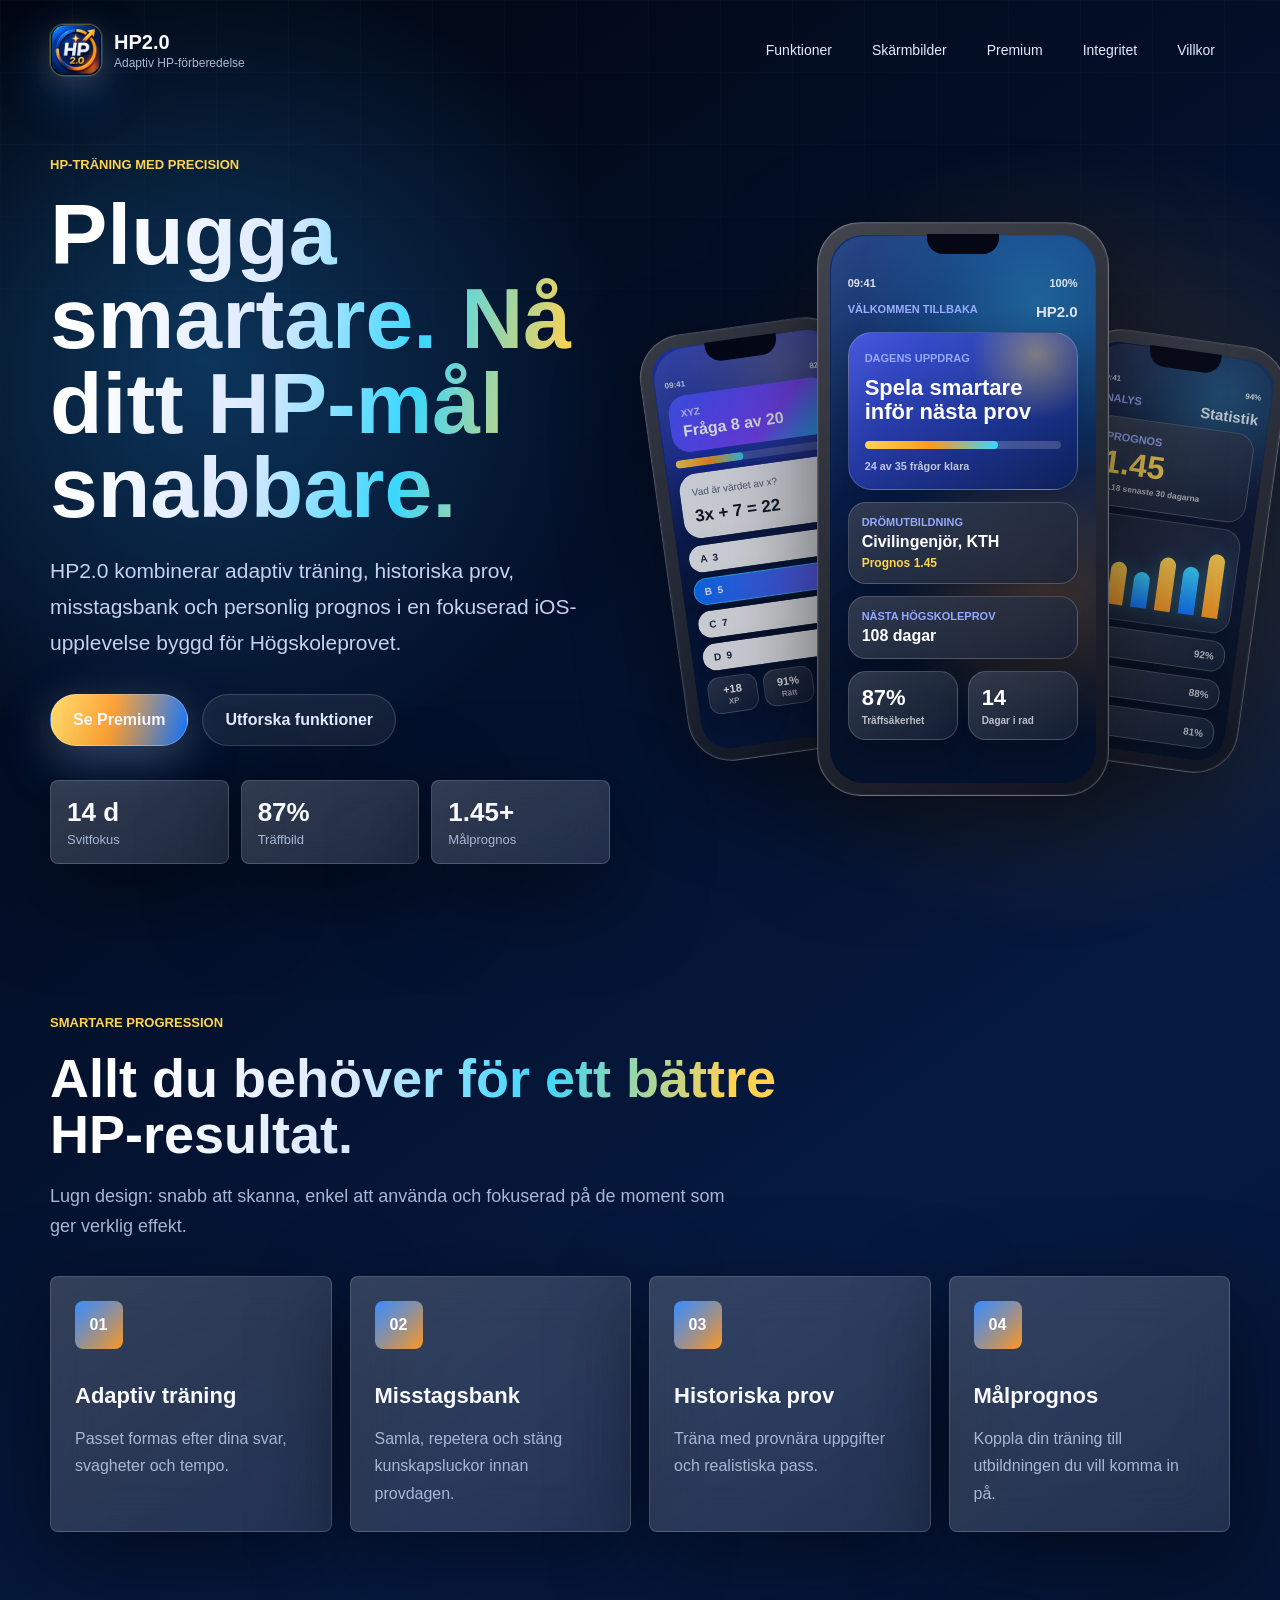
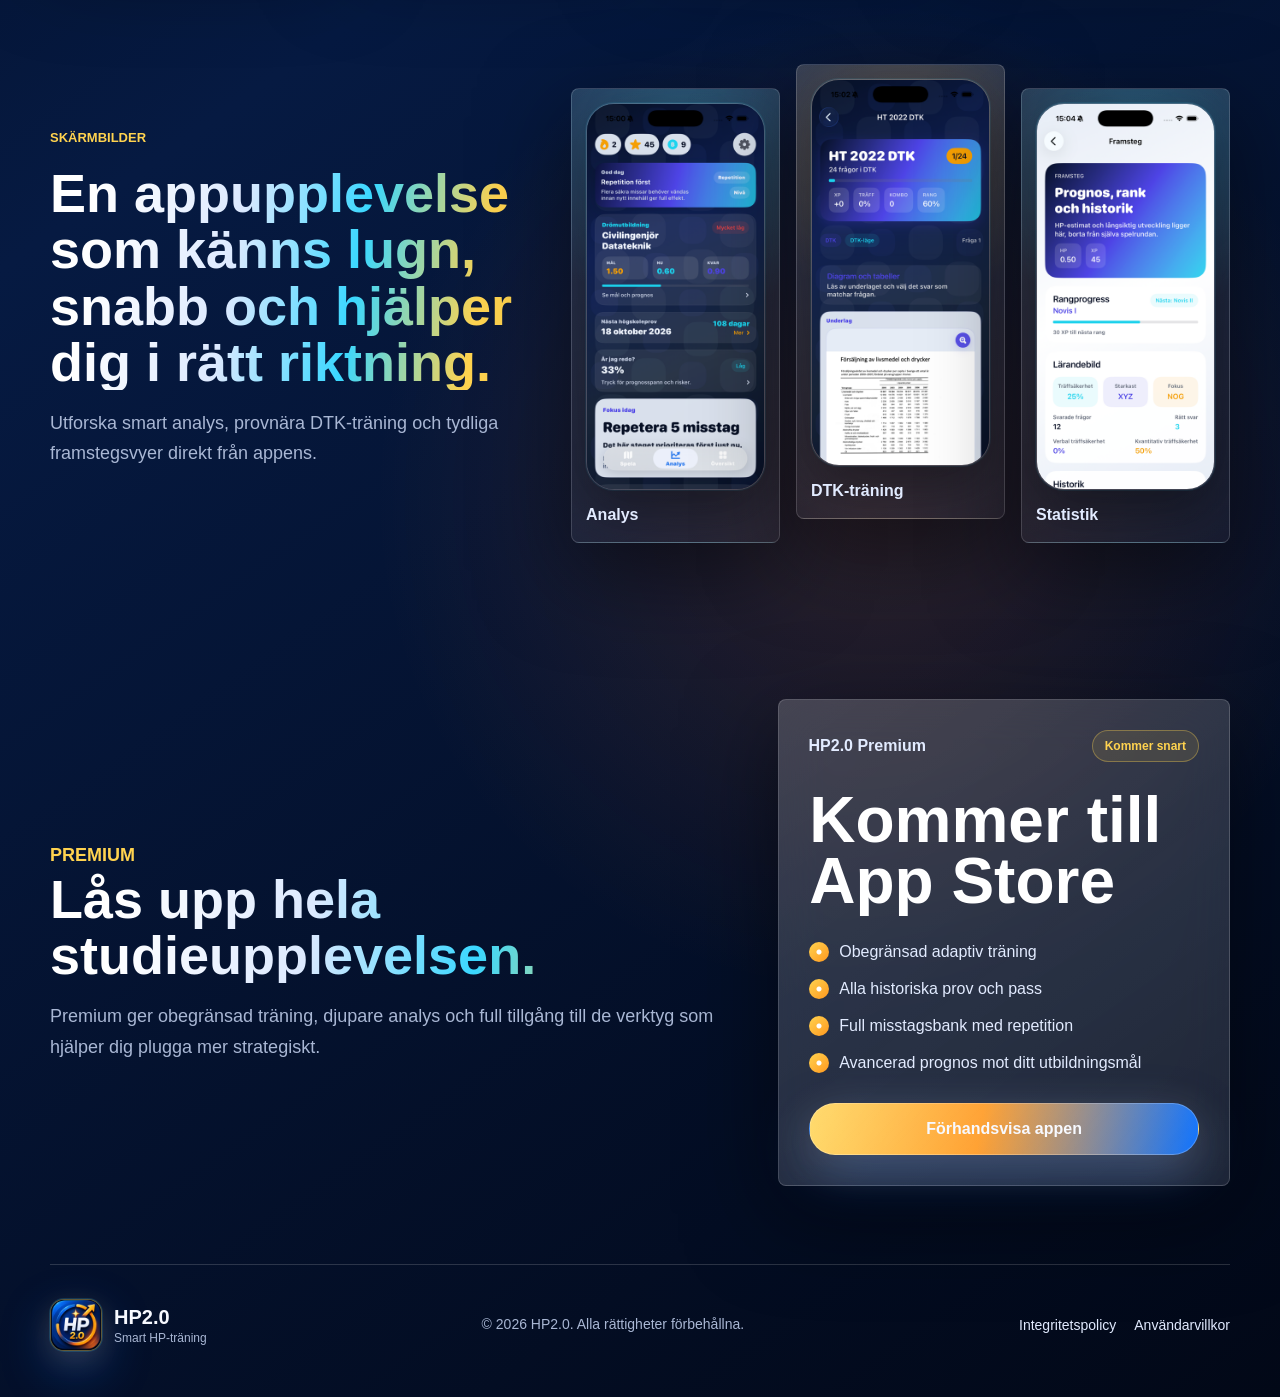
==== commit 083937eb: "Förbättra webbplatstext" ====
--- a/index.html
+++ b/index.html
@@ -165,7 +165,7 @@
         <p class="eyebrow">Smartare progression</p>
         <h2>Allt du behöver för ett bättre HP-resultat.</h2>
         <p>
-          Designad som en premium iOS-app: snabb att skanna, enkel att använda
+          Lugn design: snabb att skanna, enkel att använda
           och fokuserad på de moment som ger verklig effekt.
         </p>
       </div>
@@ -197,10 +197,10 @@
     <section id="screens" class="section-shell section-block split-section">
       <div class="section-heading">
         <p class="eyebrow">Skärmbilder</p>
-        <h2>En appupplevelse som känns lugn, snabb och premium.</h2>
+        <h2>En appupplevelse som känns lugn, snabb och hjälper dig i rätt riktning.</h2>
         <p>
           Utforska smart analys, provnära DTK-träning och tydliga framstegsvyer
-          direkt från appens kärnflöden.
+          direkt från appens.
         </p>
       </div>
 
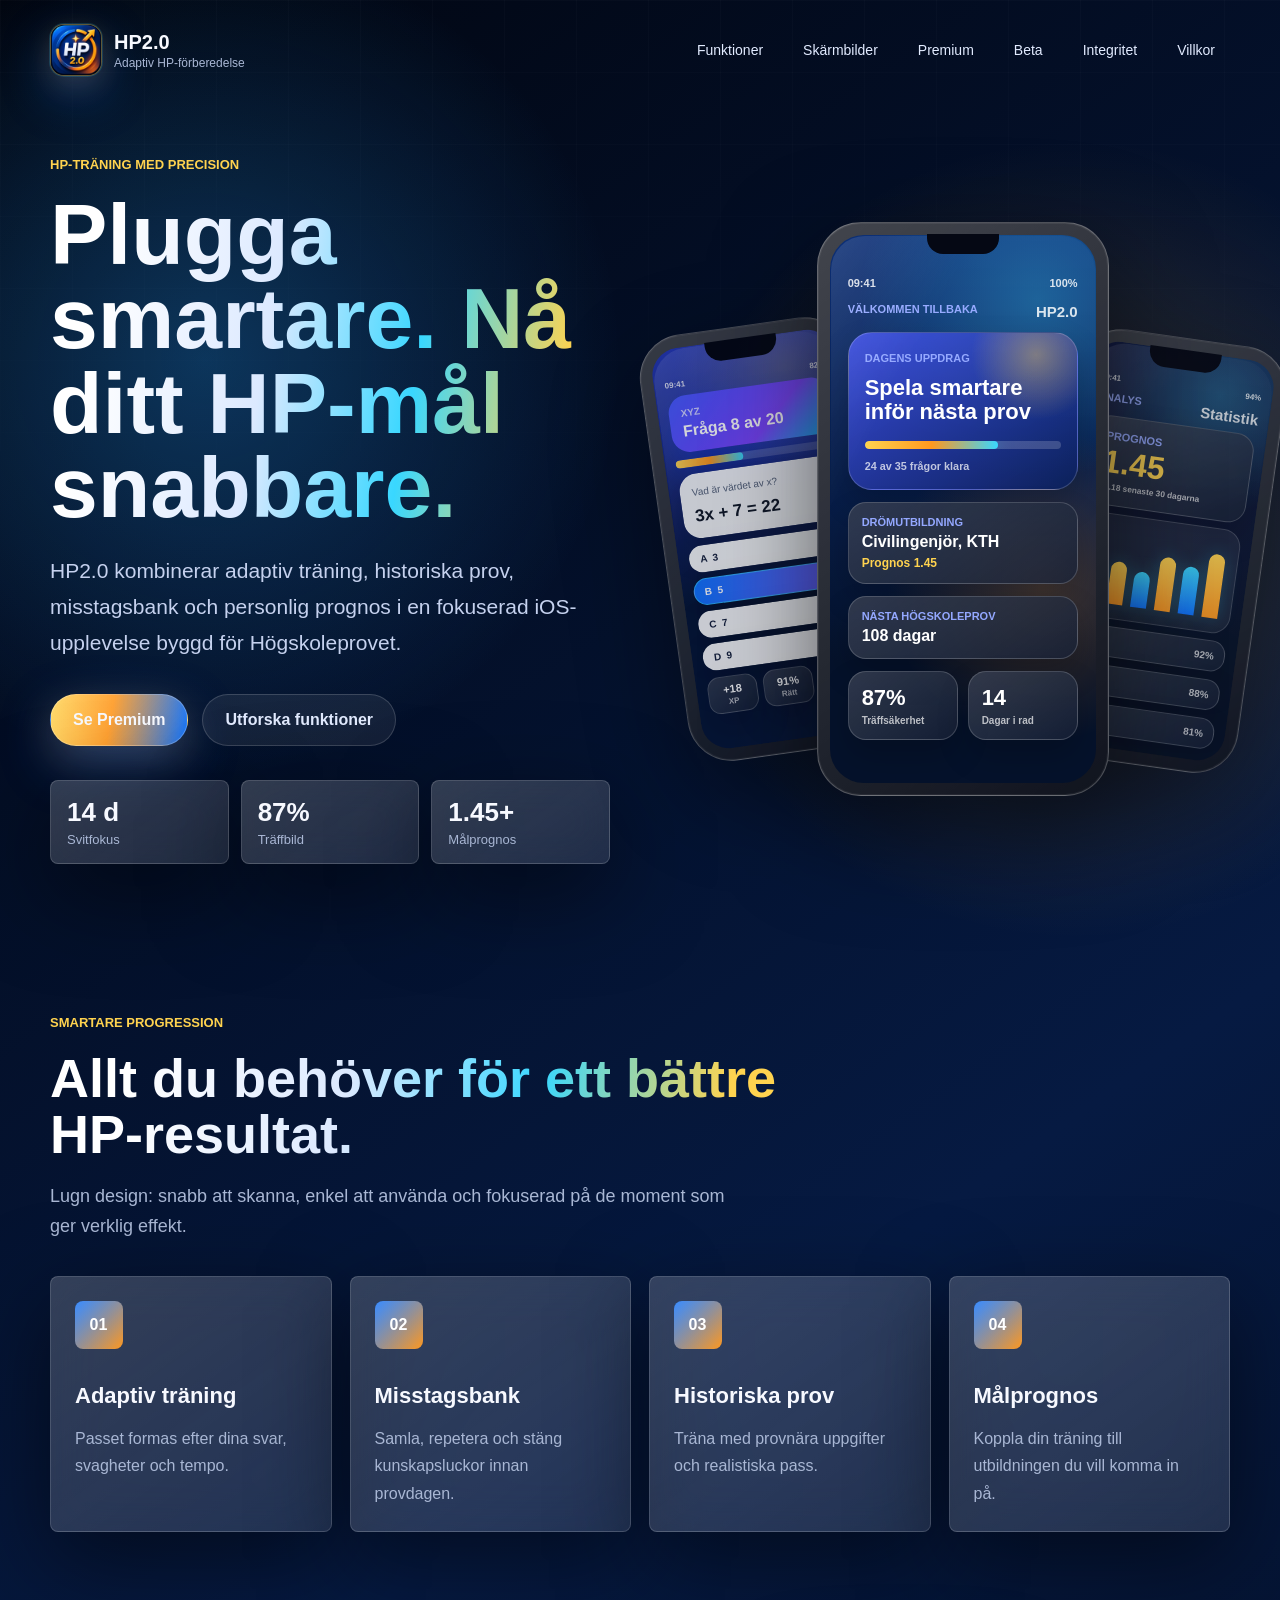
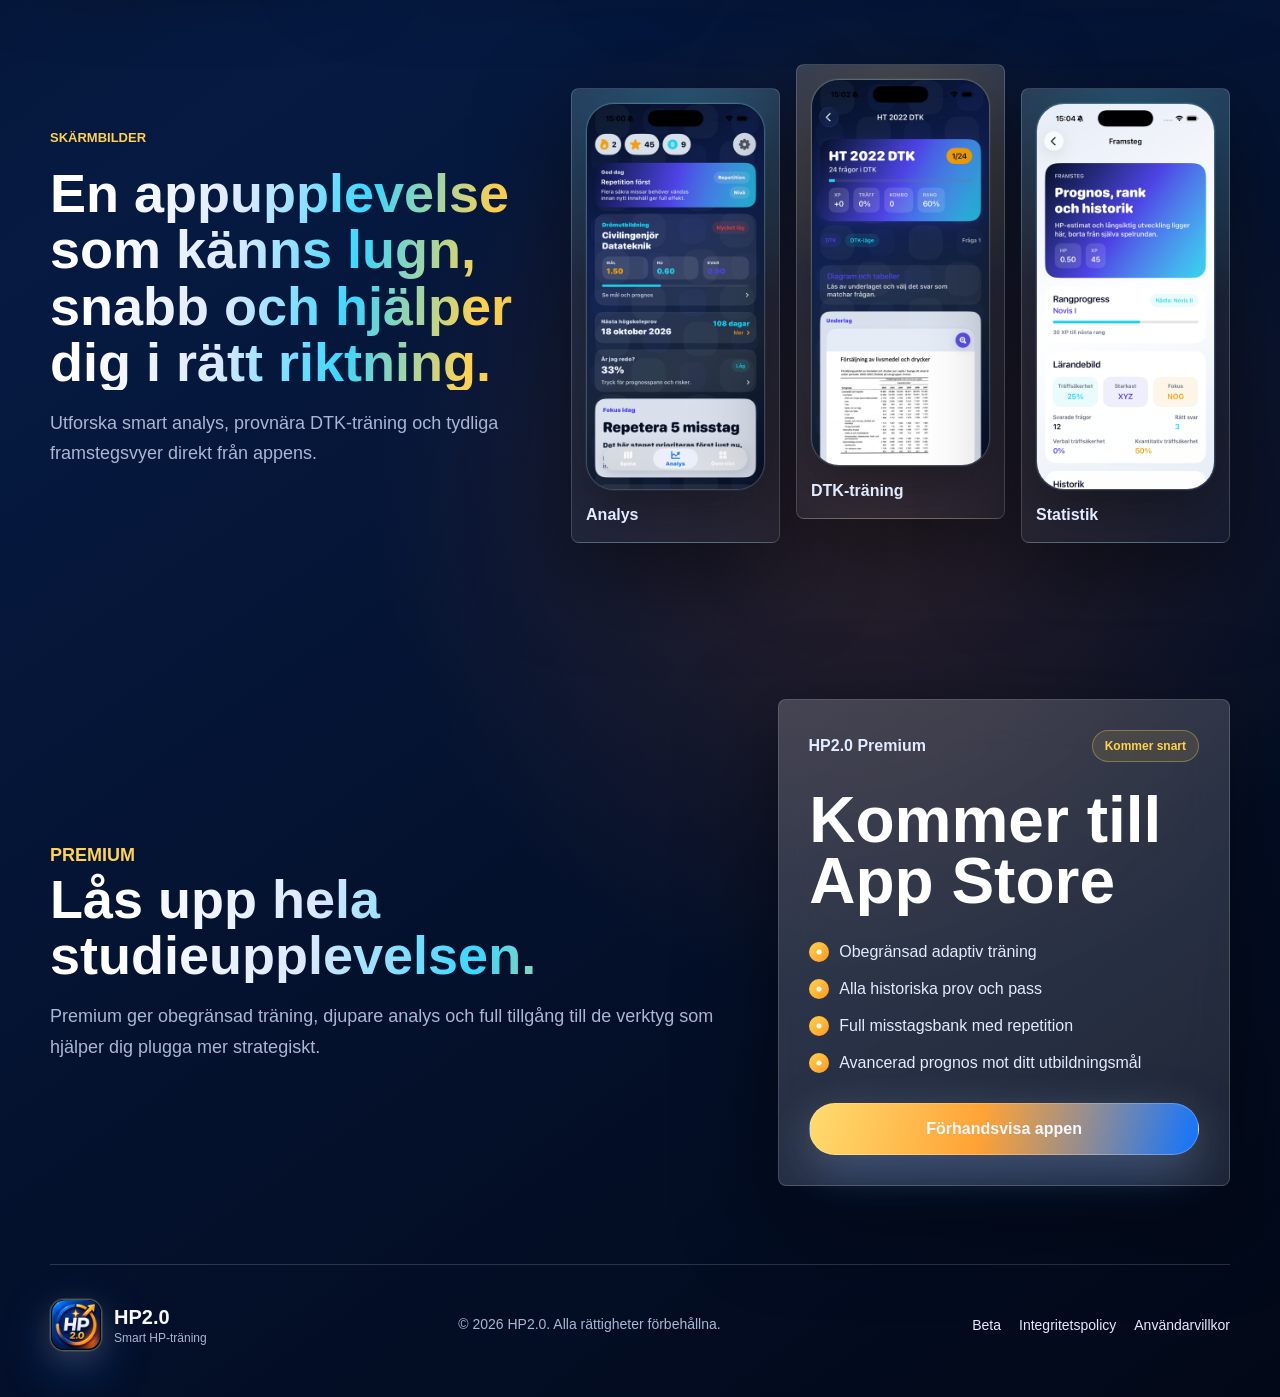
==== commit a23017c3: "Add beta tester hub page" ====
--- a/index.html
+++ b/index.html
@@ -23,6 +23,7 @@
       <a href="#features">Funktioner</a>
       <a href="#screens">Skärmbilder</a>
       <a href="#premium">Premium</a>
+      <a href="./beta.html">Beta</a>
       <a href="./privacy.html">Integritet</a>
       <a href="./terms.html">Villkor</a>
     </nav>
@@ -256,7 +257,8 @@
       </span>
     </a>
     <p>&copy; 2026 HP2.0. Alla rättigheter förbehållna.</p>
-    <nav aria-label="Juridiska länkar">
+    <nav aria-label="Sidfotslänkar">
+      <a href="./beta.html">Beta</a>
       <a href="./privacy.html">Integritetspolicy</a>
       <a href="./terms.html">Användarvillkor</a>
     </nav>
--- a/style.css
+++ b/style.css
@@ -925,10 +925,170 @@
   margin: 12px 0 0;
 }
 
+.beta-page h1,
+.beta-page h2 {
+  background: linear-gradient(100deg, #ffffff 10%, #dce9ff 38%, #39d7ff 62%, #ffd34f 86%);
+  -webkit-background-clip: text;
+  background-clip: text;
+  color: transparent;
+}
+
+.beta-hero {
+  display: grid;
+  grid-template-columns: minmax(0, 1fr) minmax(320px, 0.52fr);
+  gap: 42px;
+  align-items: center;
+  padding: 56px 0 72px;
+}
+
+.beta-hero-copy > p:not(.eyebrow):not(.hero-lede):not(.placeholder-note) {
+  max-width: 680px;
+  margin: 22px 0 0;
+  font-size: 18px;
+}
+
+.placeholder-note {
+  max-width: 520px;
+  margin: -18px 0 0;
+  color: var(--muted);
+  font-size: 14px;
+}
+
+.button[aria-disabled="true"] {
+  cursor: not-allowed;
+}
+
+.button[aria-disabled="true"]:hover,
+.button[aria-disabled="true"]:focus-visible {
+  transform: none;
+}
+
+.beta-status-card {
+  padding: 30px;
+}
+
+.beta-status-card h2,
+.beta-info-card h2,
+.beta-final-cta h2 {
+  font-size: 36px;
+}
+
+.beta-status-card p {
+  margin-bottom: 0;
+}
+
+.beta-split {
+  display: grid;
+  grid-template-columns: 0.78fr 1.22fr;
+  gap: 34px;
+  align-items: start;
+}
+
+.beta-feature-grid {
+  grid-template-columns: repeat(2, 1fr);
+}
+
+.beta-mini-card,
+.beta-test-card,
+.beta-info-card,
+.faq-card {
+  padding: 24px;
+}
+
+.beta-mini-card {
+  min-height: 170px;
+}
+
+.beta-mini-card p,
+.beta-test-card p,
+.beta-info-card p,
+.faq-card p {
+  margin-bottom: 0;
+}
+
+.beta-test-grid,
+.beta-info-grid,
+.faq-grid {
+  display: grid;
+  gap: 18px;
+}
+
+.beta-test-grid {
+  grid-template-columns: repeat(4, 1fr);
+}
+
+.beta-test-card {
+  min-height: 390px;
+}
+
+.beta-check-list {
+  margin-top: 20px;
+}
+
+.beta-check-list li {
+  font-size: 15px;
+}
+
+.beta-info-grid {
+  grid-template-columns: repeat(2, 1fr);
+  align-items: start;
+}
+
+.beta-feedback-card,
+.beta-final-cta {
+  display: flex;
+  align-items: center;
+  justify-content: space-between;
+  gap: 24px;
+}
+
+.beta-feedback-card {
+  padding: 30px;
+}
+
+.beta-feedback-card p {
+  max-width: 680px;
+  margin-bottom: 0;
+}
+
+.beta-feedback-card a:not(.button) {
+  color: var(--soft);
+  text-decoration: underline;
+  text-decoration-color: rgba(57, 215, 255, 0.5);
+  text-underline-offset: 4px;
+}
+
+.faq-grid {
+  grid-template-columns: repeat(2, 1fr);
+}
+
+.faq-card h3 {
+  font-size: 20px;
+}
+
+.beta-final-cta {
+  margin-bottom: 30px;
+  border: 1px solid var(--stroke);
+  border-radius: var(--radius);
+  padding: 34px;
+  background:
+    radial-gradient(circle at 82% 20%, rgba(255, 211, 79, 0.18), transparent 30%),
+    linear-gradient(145deg, rgba(255, 255, 255, 0.12), rgba(255, 255, 255, 0.045)),
+    var(--panel);
+  box-shadow: var(--shadow);
+}
+
+.beta-final-cta .eyebrow {
+  margin-bottom: 10px;
+}
+
 @media (max-width: 1020px) {
   .hero,
   .split-section,
-  .pricing-section {
+  .pricing-section,
+  .beta-hero,
+  .beta-split,
+  .beta-info-grid {
     grid-template-columns: 1fr;
   }
 
@@ -942,6 +1102,10 @@
   }
 
   .feature-grid {
+    grid-template-columns: repeat(2, 1fr);
+  }
+
+  .beta-test-grid {
     grid-template-columns: repeat(2, 1fr);
   }
 
@@ -1004,7 +1168,10 @@
 
   .hero-metrics,
   .feature-grid,
-  .screenshot-grid {
+  .screenshot-grid,
+  .beta-feature-grid,
+  .beta-test-grid,
+  .faq-grid {
     grid-template-columns: 1fr;
   }
 
@@ -1044,6 +1211,31 @@
 
   .legal-card {
     padding: 24px;
+  }
+
+  .beta-hero {
+    padding: 34px 0 52px;
+  }
+
+  .beta-status-card h2,
+  .beta-info-card h2,
+  .beta-final-cta h2 {
+    font-size: 34px;
+  }
+
+  .beta-feedback-card,
+  .beta-final-cta {
+    align-items: stretch;
+    flex-direction: column;
+  }
+
+  .beta-feedback-card .button,
+  .beta-final-cta .button {
+    width: 100%;
+  }
+
+  .beta-test-card {
+    min-height: auto;
   }
 }
 
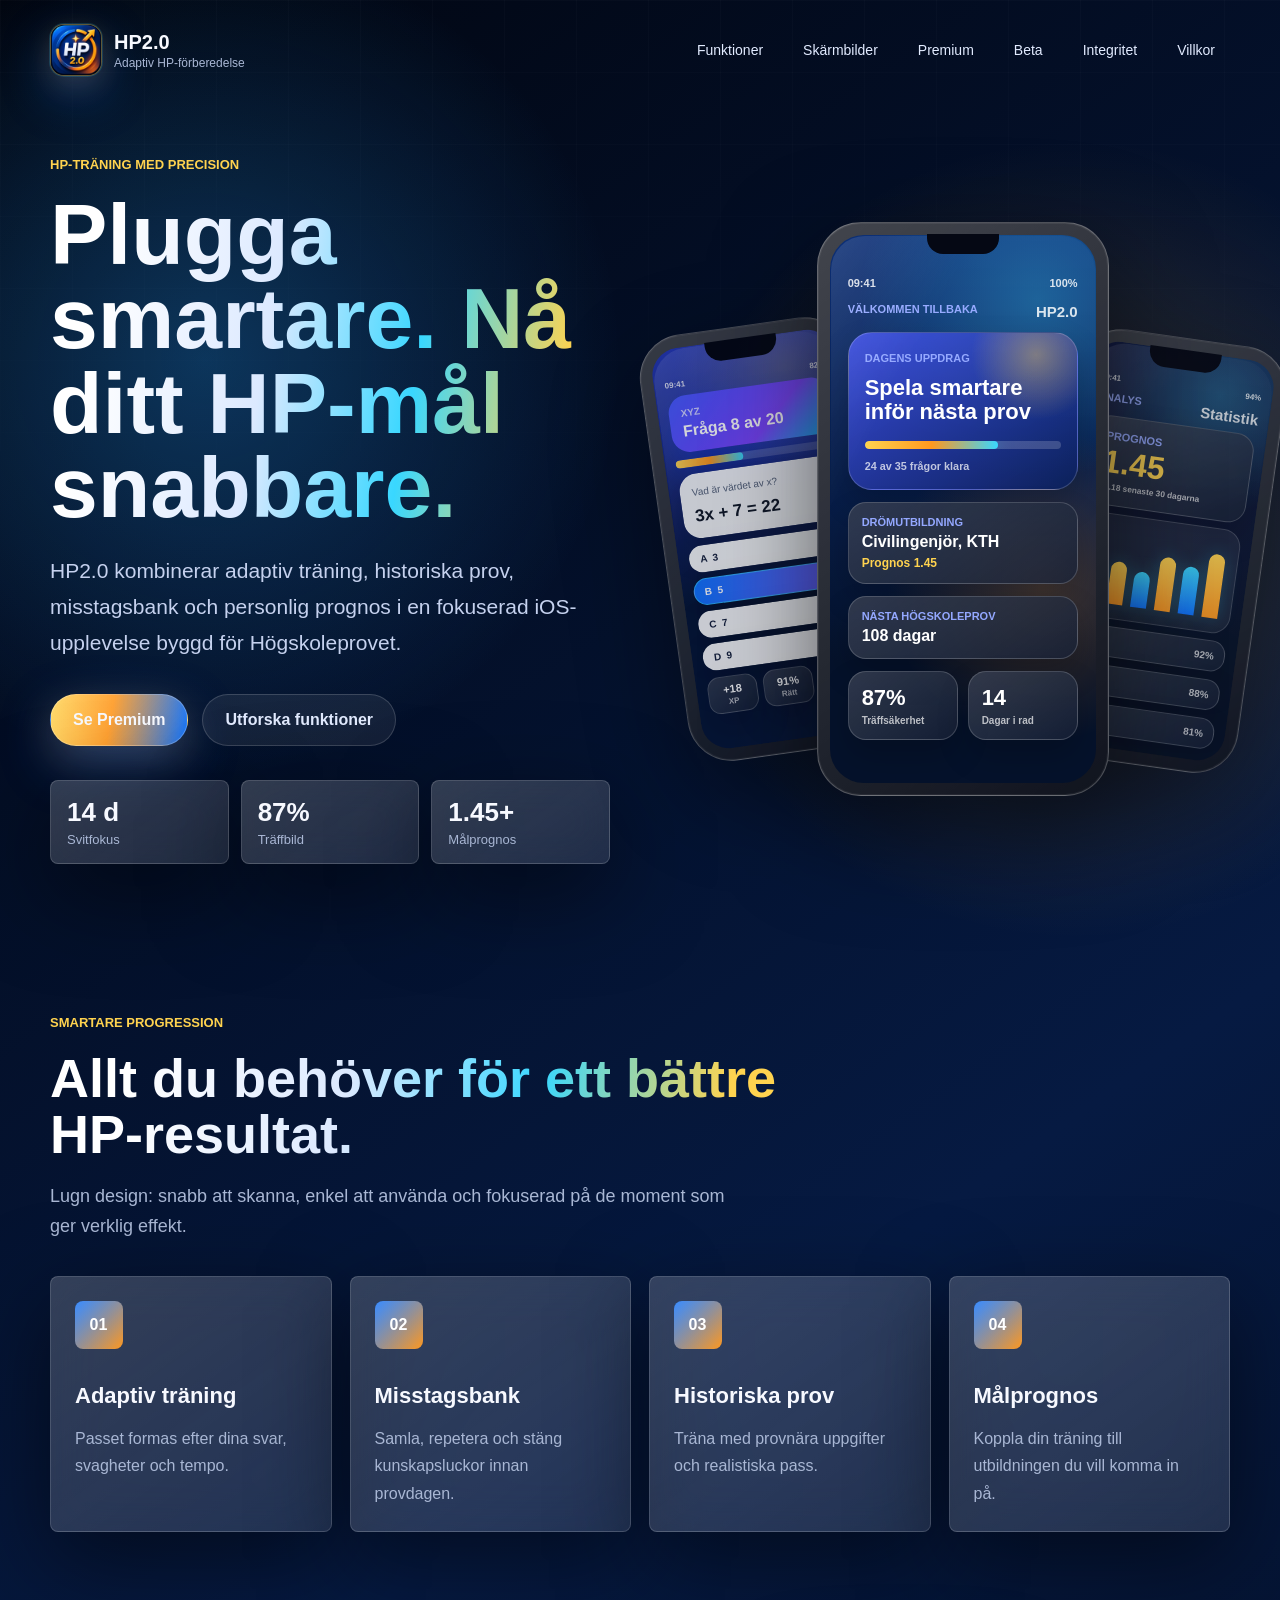
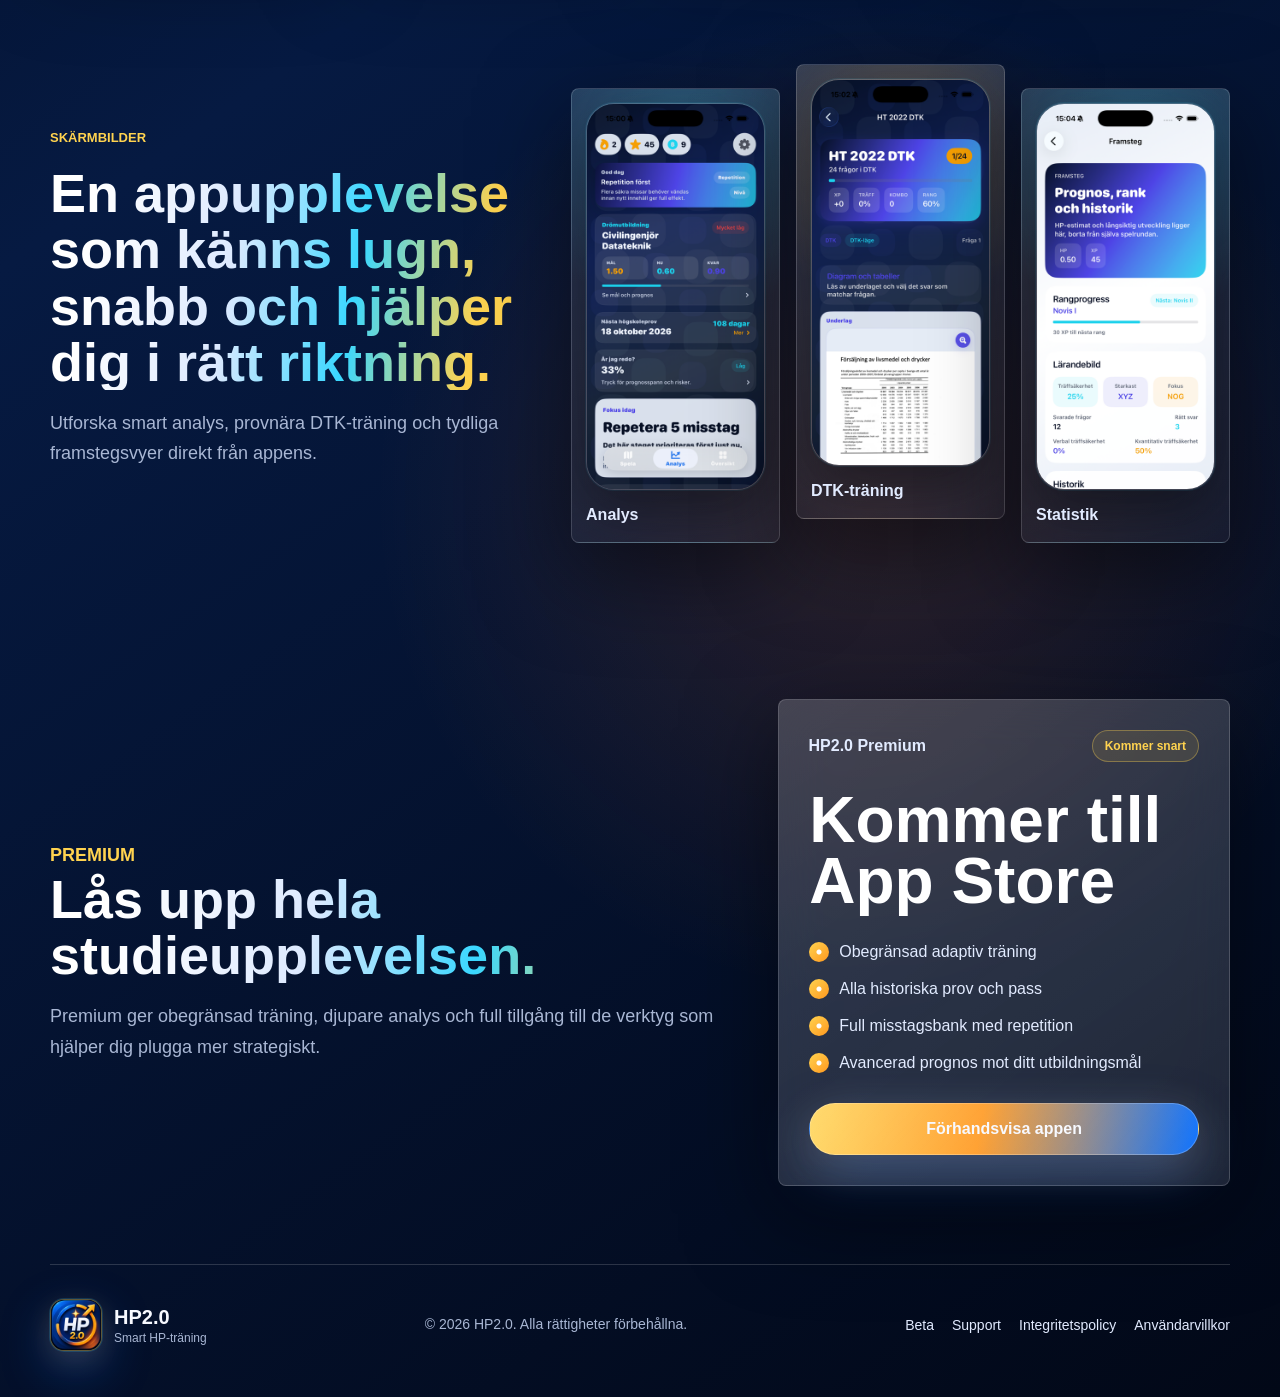
==== commit b5232888: "Localize website to Swedish and add official support email" ====
--- a/index.html
+++ b/index.html
@@ -259,6 +259,7 @@
     <p>&copy; 2026 HP2.0. Alla rättigheter förbehållna.</p>
     <nav aria-label="Sidfotslänkar">
       <a href="./beta.html">Beta</a>
+      <a href="mailto:hp20appen@outlook.com">Support</a>
       <a href="./privacy.html">Integritetspolicy</a>
       <a href="./terms.html">Användarvillkor</a>
     </nav>
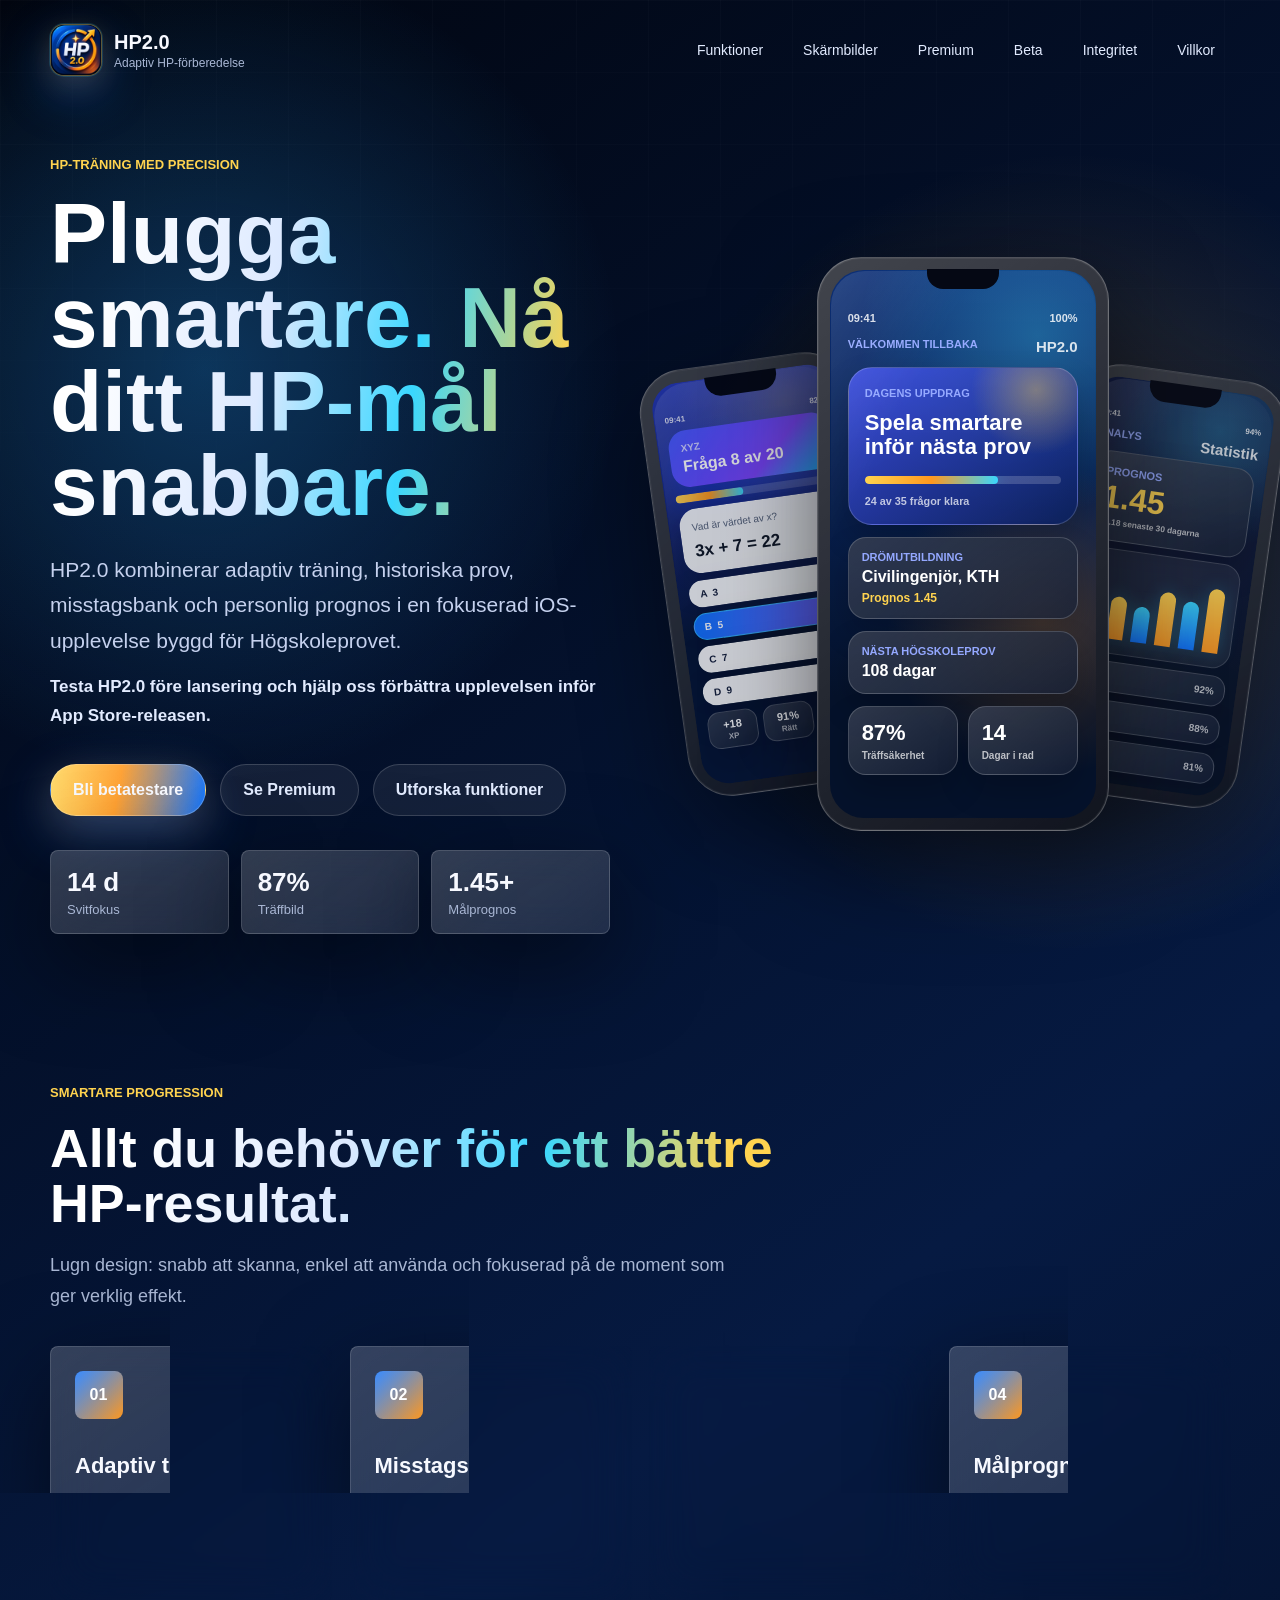
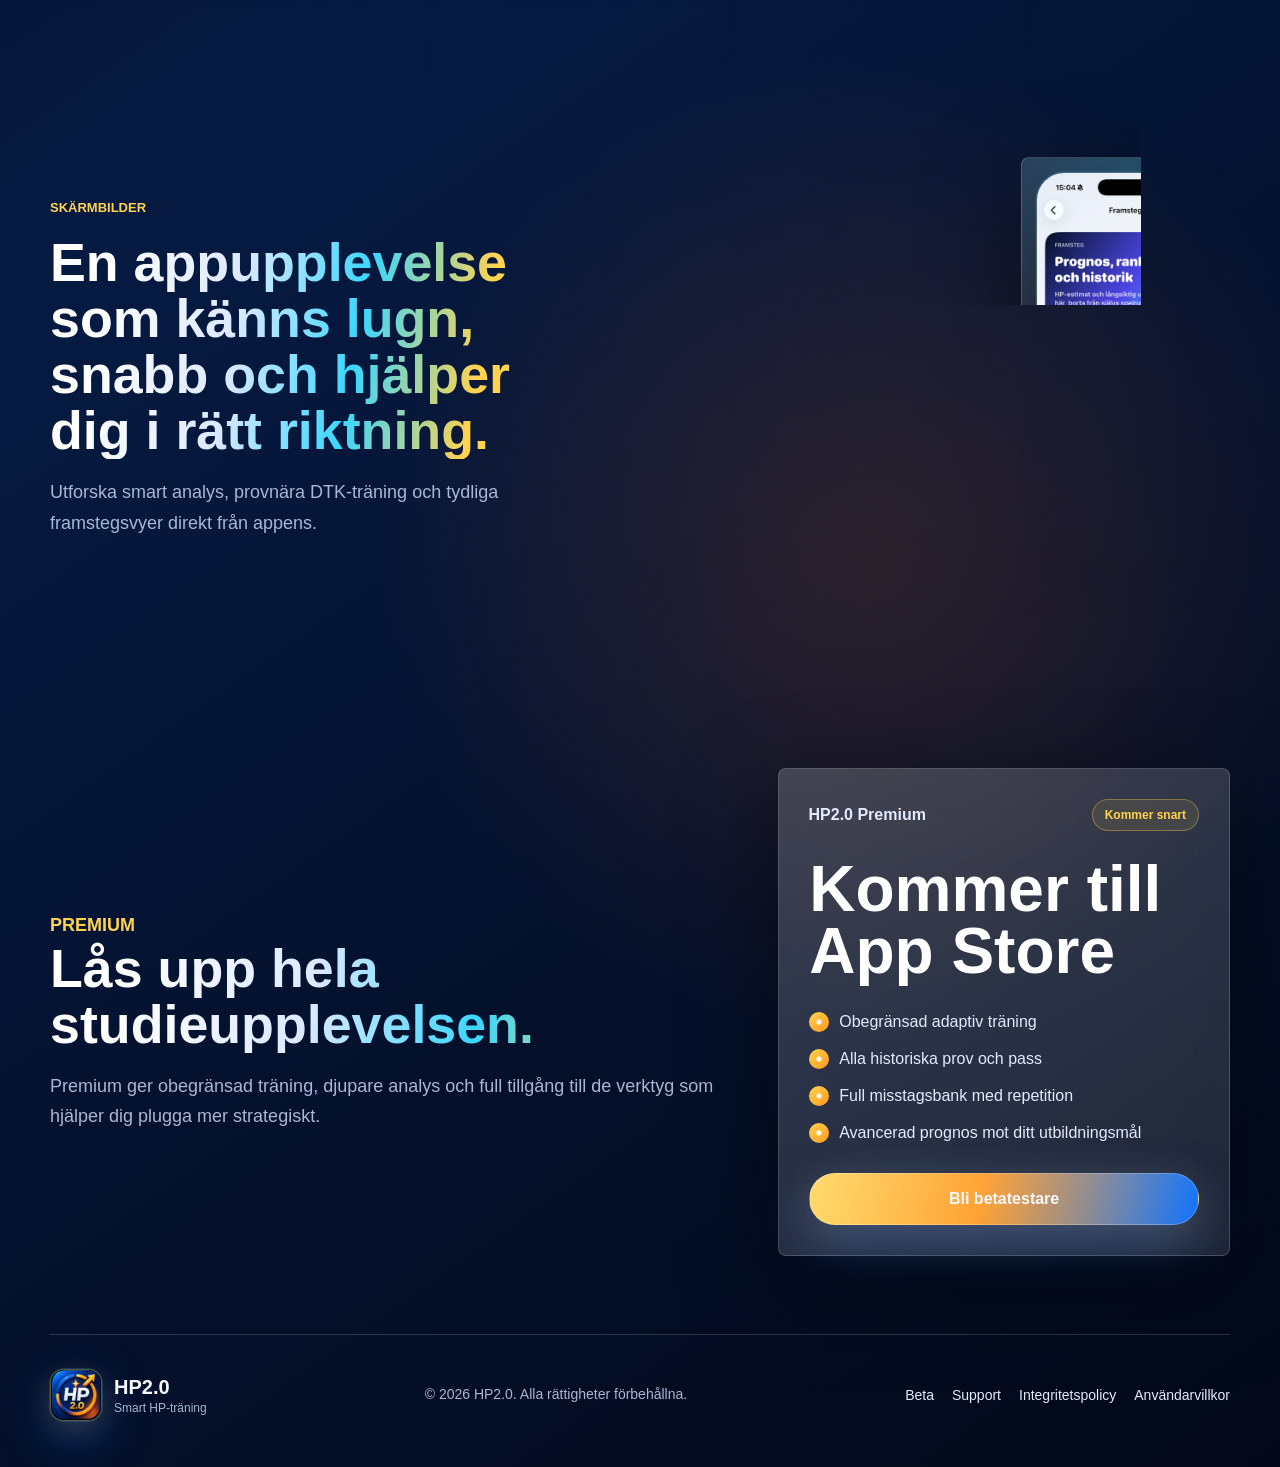
==== commit f0e0cb1b: "Add TestFlight beta CTA and mobile responsiveness" ====
--- a/index.html
+++ b/index.html
@@ -19,6 +19,18 @@
       </span>
     </a>
 
+    <details class="mobile-nav">
+      <summary>Meny</summary>
+      <nav class="mobile-nav-links" aria-label="Primär navigering">
+        <a href="#features">Funktioner</a>
+        <a href="#screens">Skärmbilder</a>
+        <a href="#premium">Premium</a>
+        <a href="./beta.html">Beta</a>
+        <a href="./privacy.html">Integritet</a>
+        <a href="./terms.html">Villkor</a>
+      </nav>
+    </details>
+
     <nav class="nav-links" aria-label="Primär navigering">
       <a href="#features">Funktioner</a>
       <a href="#screens">Skärmbilder</a>
@@ -38,9 +50,13 @@
           HP2.0 kombinerar adaptiv träning, historiska prov, misstagsbank och
           personlig prognos i en fokuserad iOS-upplevelse byggd för Högskoleprovet.
         </p>
+        <p class="hero-beta-copy">
+          Testa HP2.0 före lansering och hjälp oss förbättra upplevelsen inför App Store-releasen.
+        </p>
 
         <div class="hero-actions" aria-label="Primära åtgärder">
-          <a class="button button-primary" href="#premium">Se Premium</a>
+          <a class="button button-primary" href="https://testflight.apple.com/join/qPnSafTW" target="_blank" rel="noopener noreferrer">Bli betatestare</a>
+          <a class="button button-ghost" href="#premium">Se Premium</a>
           <a class="button button-ghost" href="#features">Utforska funktioner</a>
         </div>
 
@@ -243,7 +259,7 @@
           <li>Full misstagsbank med repetition</li>
           <li>Avancerad prognos mot ditt utbildningsmål</li>
         </ul>
-        <a class="button button-primary full-width" href="#screens">Förhandsvisa appen</a>
+        <a class="button button-primary full-width" href="https://testflight.apple.com/join/qPnSafTW" target="_blank" rel="noopener noreferrer">Bli betatestare</a>
       </article>
     </section>
   </main>
--- a/style.css
+++ b/style.css
@@ -79,6 +79,70 @@
   padding: 24px 0 34px;
 }
 
+.mobile-nav {
+  display: none;
+  margin-left: auto;
+  position: relative;
+}
+
+.mobile-nav summary {
+  display: inline-flex;
+  min-height: 44px;
+  align-items: center;
+  justify-content: center;
+  border: 1px solid var(--stroke);
+  border-radius: 999px;
+  padding: 10px 14px;
+  list-style: none;
+  color: var(--soft);
+  font-size: 14px;
+  font-weight: 800;
+  cursor: pointer;
+  background: rgba(255, 255, 255, 0.07);
+}
+
+.mobile-nav summary::-webkit-details-marker {
+  display: none;
+}
+
+.mobile-nav[open] summary {
+  border-color: var(--stroke-strong);
+  background: rgba(255, 255, 255, 0.11);
+}
+
+.mobile-nav-links {
+  position: absolute;
+  top: calc(100% + 10px);
+  right: 0;
+  z-index: 20;
+  display: grid;
+  min-width: 220px;
+  gap: 8px;
+  padding: 12px;
+  border: 1px solid var(--stroke);
+  border-radius: 18px;
+  background: rgba(4, 10, 24, 0.96);
+  box-shadow: var(--shadow);
+}
+
+.mobile-nav-links a {
+  display: flex;
+  min-height: 44px;
+  align-items: center;
+  border-radius: 12px;
+  padding: 10px 12px;
+  color: var(--soft);
+  font-size: 14px;
+  font-weight: 700;
+}
+
+.mobile-nav-links a:hover,
+.mobile-nav-links a:focus-visible,
+.mobile-nav-links a[aria-current="page"] {
+  background: rgba(255, 255, 255, 0.08);
+  color: white;
+}
+
 .brand {
   display: inline-flex;
   align-items: center;
@@ -174,12 +238,12 @@
 
 h1 {
   max-width: 760px;
-  font-size: 86px;
+  font-size: clamp(3.6rem, 7vw, 5.35rem);
   line-height: 0.98;
 }
 
 h2 {
-  font-size: 54px;
+  font-size: clamp(2.2rem, 4.2vw, 3.375rem);
   line-height: 1.04;
 }
 
@@ -205,6 +269,14 @@
   font-size: 21px;
 }
 
+.hero-beta-copy {
+  max-width: 680px;
+  margin: 14px 0 0;
+  color: var(--soft);
+  font-size: 17px;
+  font-weight: 700;
+}
+
 .hero-actions {
   display: flex;
   flex-wrap: wrap;
@@ -220,6 +292,8 @@
   border-radius: 999px;
   padding: 15px 22px;
   font-weight: 800;
+  text-align: center;
+  line-height: 1.15;
   transition: transform 180ms ease, border-color 180ms ease, box-shadow 180ms ease, background 180ms ease;
 }
 
@@ -1137,11 +1211,17 @@
   }
 
   .nav-links {
-    justify-content: flex-start;
-  }
-
-  .nav-links a {
-    padding: 9px 11px;
+    display: none;
+  }
+
+  .mobile-nav {
+    display: block;
+  }
+
+  .mobile-nav-links {
+    left: 0;
+    right: auto;
+    width: min(320px, calc(100vw - 28px));
   }
 
   h1 {
@@ -1159,6 +1239,10 @@
 
   .hero-lede {
     font-size: 18px;
+  }
+
+  .hero-beta-copy {
+    font-size: 16px;
   }
 
   .hero-actions,
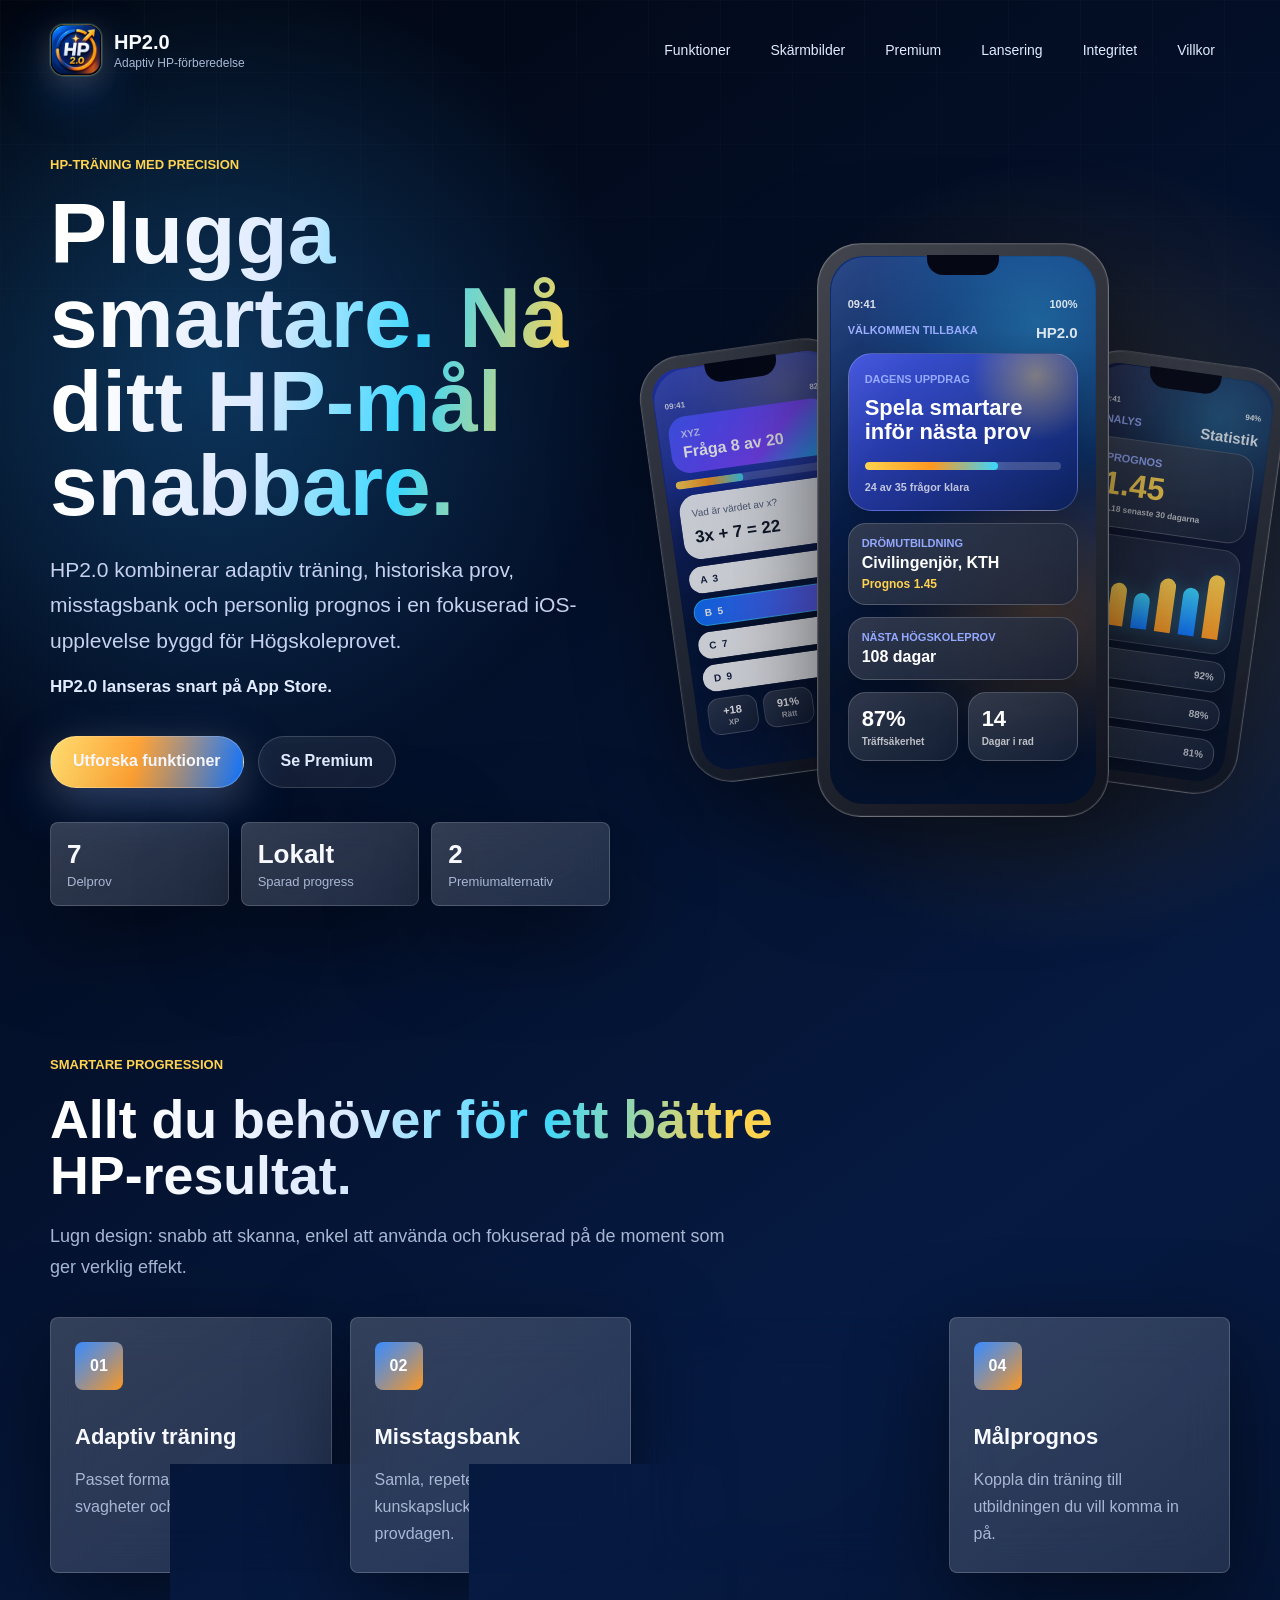
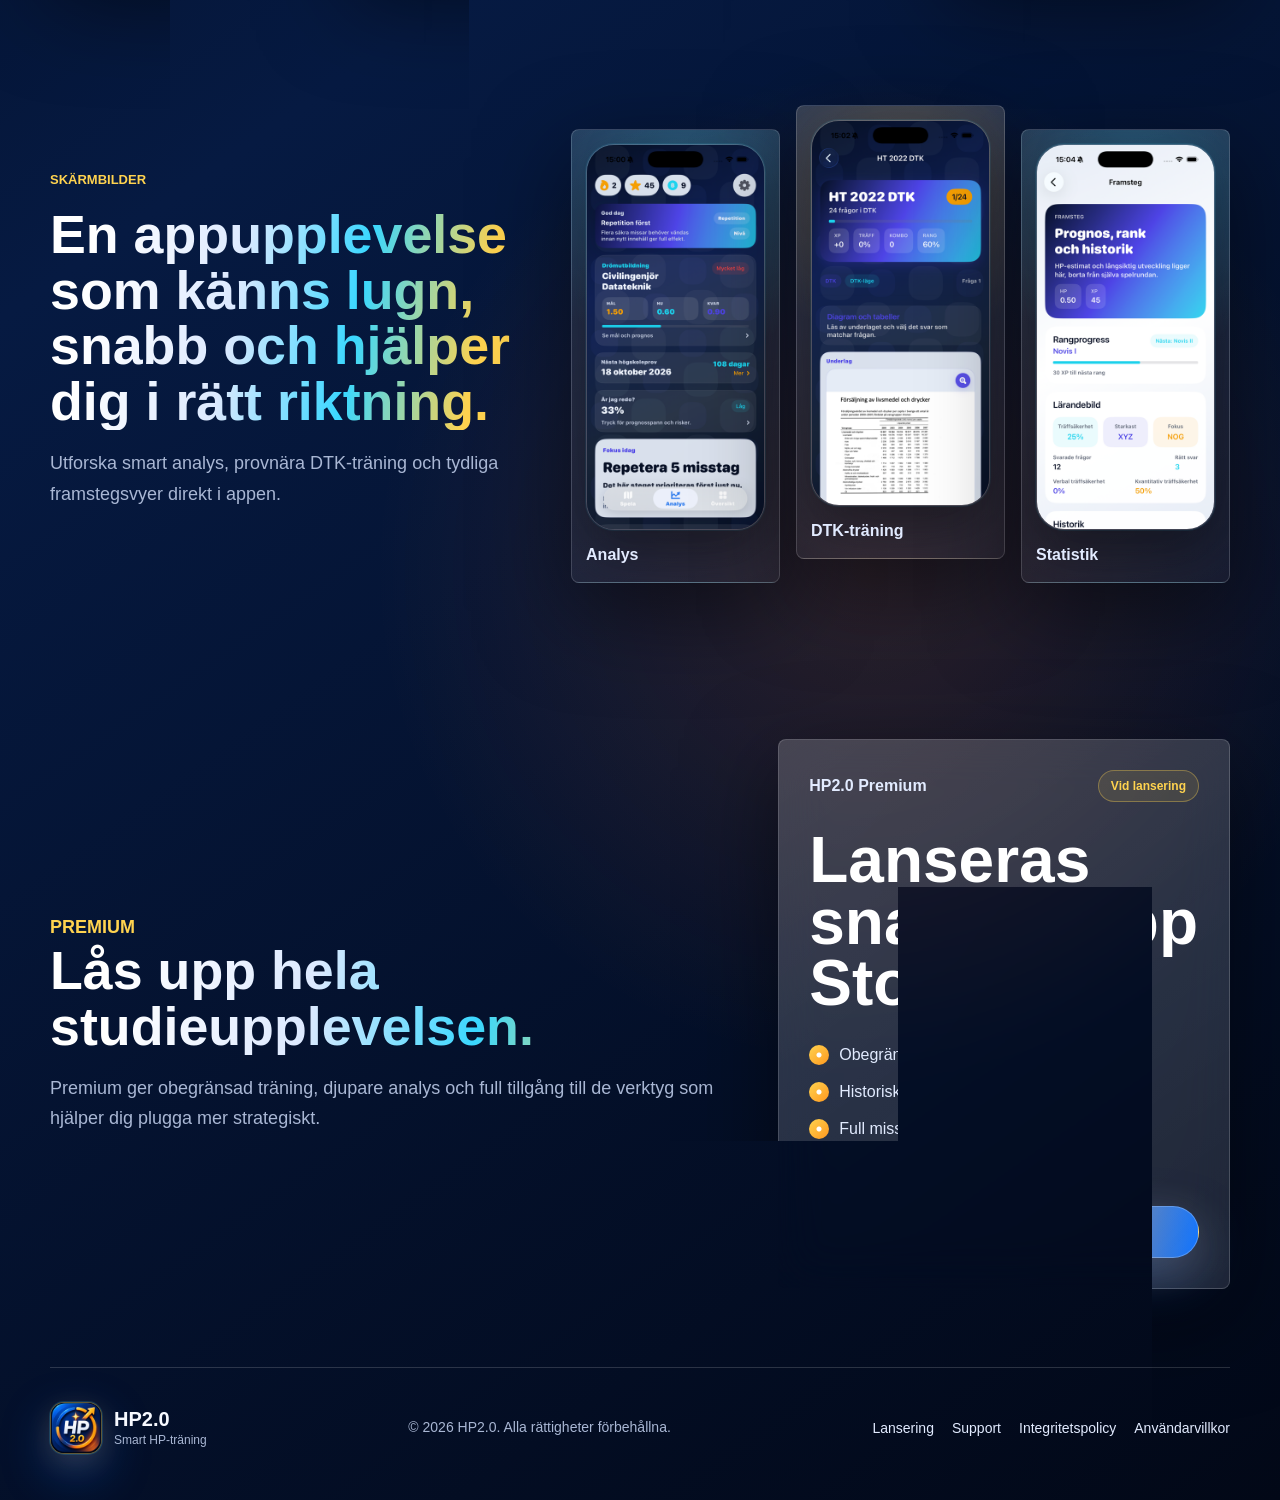
==== commit 5e3e4b8d: "Prepare HP2.0 website and legal pages for App Store release" ====
--- a/index.html
+++ b/index.html
@@ -25,7 +25,7 @@
         <a href="#features">Funktioner</a>
         <a href="#screens">Skärmbilder</a>
         <a href="#premium">Premium</a>
-        <a href="./beta.html">Beta</a>
+        <a href="./beta.html">Lansering</a>
         <a href="./privacy.html">Integritet</a>
         <a href="./terms.html">Villkor</a>
       </nav>
@@ -35,7 +35,7 @@
       <a href="#features">Funktioner</a>
       <a href="#screens">Skärmbilder</a>
       <a href="#premium">Premium</a>
-      <a href="./beta.html">Beta</a>
+      <a href="./beta.html">Lansering</a>
       <a href="./privacy.html">Integritet</a>
       <a href="./terms.html">Villkor</a>
     </nav>
@@ -51,27 +51,26 @@
           personlig prognos i en fokuserad iOS-upplevelse byggd för Högskoleprovet.
         </p>
         <p class="hero-beta-copy">
-          Testa HP2.0 före lansering och hjälp oss förbättra upplevelsen inför App Store-releasen.
+          HP2.0 lanseras snart på App Store.
         </p>
 
         <div class="hero-actions" aria-label="Primära åtgärder">
-          <a class="button button-primary" href="https://testflight.apple.com/join/qPnSafTW" target="_blank" rel="noopener noreferrer">Bli betatestare</a>
+          <a class="button button-primary" href="#features">Utforska funktioner</a>
           <a class="button button-ghost" href="#premium">Se Premium</a>
-          <a class="button button-ghost" href="#features">Utforska funktioner</a>
         </div>
 
         <dl class="hero-metrics" aria-label="Produktfordelar">
           <div>
-            <dt>14 d</dt>
-            <dd>Svitfokus</dd>
+            <dt>7</dt>
+            <dd>Delprov</dd>
           </div>
           <div>
-            <dt>87%</dt>
-            <dd>Träffbild</dd>
+            <dt>Lokalt</dt>
+            <dd>Sparad progress</dd>
           </div>
           <div>
-            <dt>1.45+</dt>
-            <dd>Målprognos</dd>
+            <dt>2</dt>
+            <dd>Premiumalternativ</dd>
           </div>
         </dl>
       </div>
@@ -217,7 +216,7 @@
         <h2>En appupplevelse som känns lugn, snabb och hjälper dig i rätt riktning.</h2>
         <p>
           Utforska smart analys, provnära DTK-träning och tydliga framstegsvyer
-          direkt från appens.
+          direkt i appen.
         </p>
       </div>
 
@@ -250,16 +249,16 @@
       <article class="glass-card pricing-card">
         <div class="pricing-header">
           <span>HP2.0 Premium</span>
-          <strong>Kommer snart</strong>
-        </div>
-        <p class="price">Kommer till App Store</p>
+          <strong>Vid lansering</strong>
+        </div>
+        <p class="price">Lanseras snart på App Store</p>
         <ul class="check-list">
           <li>Obegränsad adaptiv träning</li>
-          <li>Alla historiska prov och pass</li>
+          <li>Historiska provfrågor och pass</li>
           <li>Full misstagsbank med repetition</li>
           <li>Avancerad prognos mot ditt utbildningsmål</li>
         </ul>
-        <a class="button button-primary full-width" href="https://testflight.apple.com/join/qPnSafTW" target="_blank" rel="noopener noreferrer">Bli betatestare</a>
+        <a class="button button-primary full-width" href="./terms.html">Läs prenumerationsvillkor</a>
       </article>
     </section>
   </main>
@@ -274,7 +273,7 @@
     </a>
     <p>&copy; 2026 HP2.0. Alla rättigheter förbehållna.</p>
     <nav aria-label="Sidfotslänkar">
-      <a href="./beta.html">Beta</a>
+      <a href="./beta.html">Lansering</a>
       <a href="mailto:hp20appen@outlook.com">Support</a>
       <a href="./privacy.html">Integritetspolicy</a>
       <a href="./terms.html">Användarvillkor</a>
--- a/style.css
+++ b/style.css
@@ -81,66 +81,6 @@
 
 .mobile-nav {
   display: none;
-  margin-left: auto;
-  position: relative;
-}
-
-.mobile-nav summary {
-  display: inline-flex;
-  min-height: 44px;
-  align-items: center;
-  justify-content: center;
-  border: 1px solid var(--stroke);
-  border-radius: 999px;
-  padding: 10px 14px;
-  list-style: none;
-  color: var(--soft);
-  font-size: 14px;
-  font-weight: 800;
-  cursor: pointer;
-  background: rgba(255, 255, 255, 0.07);
-}
-
-.mobile-nav summary::-webkit-details-marker {
-  display: none;
-}
-
-.mobile-nav[open] summary {
-  border-color: var(--stroke-strong);
-  background: rgba(255, 255, 255, 0.11);
-}
-
-.mobile-nav-links {
-  position: absolute;
-  top: calc(100% + 10px);
-  right: 0;
-  z-index: 20;
-  display: grid;
-  min-width: 220px;
-  gap: 8px;
-  padding: 12px;
-  border: 1px solid var(--stroke);
-  border-radius: 18px;
-  background: rgba(4, 10, 24, 0.96);
-  box-shadow: var(--shadow);
-}
-
-.mobile-nav-links a {
-  display: flex;
-  min-height: 44px;
-  align-items: center;
-  border-radius: 12px;
-  padding: 10px 12px;
-  color: var(--soft);
-  font-size: 14px;
-  font-weight: 700;
-}
-
-.mobile-nav-links a:hover,
-.mobile-nav-links a:focus-visible,
-.mobile-nav-links a[aria-current="page"] {
-  background: rgba(255, 255, 255, 0.08);
-  color: white;
 }
 
 .brand {
@@ -1157,43 +1097,50 @@
 }
 
 @media (max-width: 1020px) {
-  .hero,
-  .split-section,
-  .pricing-section,
-  .beta-hero,
-  .beta-split,
-  .beta-info-grid {
-    grid-template-columns: 1fr;
+  .section-block {
+    padding: 60px 0;
   }
 
   .hero {
-    gap: 24px;
-    padding-top: 24px;
+    gap: 28px;
+    min-height: 0;
+    padding: 28px 0 52px;
   }
 
   .hero-device {
-    min-height: 560px;
-  }
-
-  .feature-grid {
-    grid-template-columns: repeat(2, 1fr);
-  }
-
-  .beta-test-grid {
-    grid-template-columns: repeat(2, 1fr);
-  }
-
-  .site-footer {
-    grid-template-columns: 1fr;
-    justify-items: start;
-  }
-
-  .site-footer p {
-    text-align: left;
-  }
-
-  .site-footer nav {
-    justify-content: flex-start;
+    min-height: 0;
+  }
+
+  .feature-grid,
+  .screenshot-grid,
+  .beta-feature-grid,
+  .beta-test-grid,
+  .beta-info-grid,
+  .faq-grid {
+    gap: 14px;
+  }
+
+  .feature-card,
+  .beta-mini-card,
+  .beta-test-card,
+  .beta-info-card,
+  .faq-card,
+  .pricing-card,
+  .beta-feedback-card,
+  .beta-final-cta,
+  .legal-card,
+  .screenshot-card {
+    padding: 20px;
+  }
+
+  .card-icon {
+    width: 42px;
+    height: 42px;
+    margin-bottom: 22px;
+  }
+
+  .price {
+    font-size: 56px;
   }
 }
 
@@ -1201,67 +1148,308 @@
   .site-header,
   .site-footer,
   .section-shell {
-    width: min(calc(100% - 28px), var(--max-width));
+    width: min(calc(100% - 20px), var(--max-width));
   }
 
   .site-header {
-    align-items: flex-start;
-    flex-direction: column;
-    padding-bottom: 18px;
+    align-items: center;
+    flex-wrap: wrap;
+    gap: 12px 14px;
+    padding: 18px 0 26px;
   }
 
   .nav-links {
-    display: none;
-  }
-
-  .mobile-nav {
-    display: block;
-  }
-
-  .mobile-nav-links {
-    left: 0;
-    right: auto;
-    width: min(320px, calc(100vw - 28px));
+    gap: 6px;
+  }
+
+  .nav-links a {
+    padding: 8px 10px;
+    font-size: 12px;
+  }
+
+  .brand {
+    gap: 10px;
+  }
+
+  .brand-mark {
+    width: 44px;
+    height: 44px;
+  }
+
+  .brand strong {
+    font-size: 17px;
+  }
+
+  .brand small {
+    font-size: 11px;
   }
 
   h1 {
-    font-size: 54px;
+    font-size: clamp(2.4rem, 8vw, 3.2rem);
   }
 
   h2 {
-    font-size: 40px;
+    font-size: clamp(1.9rem, 6vw, 2.6rem);
   }
 
   .hero {
-    min-height: auto;
-    padding-bottom: 42px;
+    grid-template-columns: minmax(0, 1.16fr) minmax(0, 0.84fr);
+    gap: 16px;
+    padding: 14px 0 36px;
   }
 
   .hero-lede {
-    font-size: 18px;
+    margin-top: 18px;
+    font-size: 16px;
   }
 
   .hero-beta-copy {
-    font-size: 16px;
-  }
-
-  .hero-actions,
+    font-size: 14px;
+  }
+
+  .hero-actions {
+    gap: 10px;
+    margin: 22px 0;
+  }
+
   .button {
-    width: 100%;
-  }
-
-  .hero-metrics,
+    min-height: 44px;
+    padding: 11px 16px;
+    font-size: 13px;
+  }
+
+  .hero-device {
+    min-height: 0;
+    justify-self: end;
+  }
+
+  .phone-frame {
+    border-radius: 34px;
+    padding: 10px;
+  }
+
+  .phone-main {
+    width: 194px;
+    height: 384px;
+  }
+
+  .phone-left,
+  .phone-right {
+    width: 136px;
+    height: 278px;
+  }
+
+  .phone-left {
+    transform: translate(-122px, 18px) rotate(-8deg);
+  }
+
+  .phone-right {
+    transform: translate(122px, 26px) rotate(8deg);
+  }
+
+  .phone-screen {
+    border-radius: 26px;
+    padding: 34px 12px 12px;
+  }
+
+  .hero-metrics {
+    max-width: none;
+    gap: 8px;
+  }
+
+  .hero-metrics div {
+    padding: 12px;
+  }
+
+  .hero-metrics dt {
+    font-size: 20px;
+  }
+
+  .hero-metrics dd {
+    font-size: 11px;
+  }
+
   .feature-grid,
   .screenshot-grid,
   .beta-feature-grid,
   .beta-test-grid,
+  .beta-info-grid,
   .faq-grid {
+    grid-template-columns: repeat(2, minmax(0, 1fr));
+  }
+
+  .split-section,
+  .pricing-section,
+  .beta-hero,
+  .beta-split {
+    grid-template-columns: minmax(0, 1fr) minmax(0, 1fr);
+  }
+
+  .screenshot-card.tall {
+    transform: translateY(-14px);
+  }
+
+  .split-section {
+    gap: 18px;
+  }
+
+  .section-heading {
+    margin-bottom: 24px;
+  }
+
+  .legal-page h1 {
+    font-size: clamp(2.5rem, 7vw, 3.2rem);
+  }
+
+  .legal-card {
+    padding: 24px;
+  }
+
+  .beta-hero {
+    gap: 18px;
+    padding: 20px 0 40px;
+  }
+
+  .beta-status-card h2,
+  .beta-info-card h2,
+  .beta-final-cta h2 {
+    font-size: clamp(1.8rem, 5vw, 2.4rem);
+  }
+
+  .beta-feedback-card,
+  .beta-final-cta {
+    gap: 18px;
+    align-items: center;
+  }
+
+  .beta-test-card {
+    min-height: auto;
+  }
+
+  .beta-test-card p,
+  .beta-info-card p,
+  .faq-card p,
+  .section-heading p:not(.eyebrow),
+  .pricing-copy p {
+    font-size: 14px;
+  }
+
+  .beta-check-list li {
+    font-size: 13px;
+  }
+
+  .check-list {
+    gap: 10px;
+  }
+
+  .check-list li {
+    padding-left: 24px;
+    font-size: 13px;
+  }
+
+  .check-list li::before {
+    width: 16px;
+    height: 16px;
+  }
+
+  .pricing-card,
+  .beta-status-card,
+  .beta-mini-card,
+  .beta-test-card,
+  .beta-info-card,
+  .faq-card,
+  .screenshot-card {
+    padding: 16px;
+  }
+
+  .price {
+    font-size: 40px;
+  }
+
+  .site-footer {
+    grid-template-columns: auto 1fr auto;
+    gap: 14px;
+    align-items: start;
+    padding: 26px 0 36px;
+  }
+
+  .site-footer p,
+  .site-footer nav a {
+    font-size: 12px;
+  }
+}
+
+@media (max-width: 430px) {
+  .site-header,
+  .site-footer,
+  .section-shell {
+    width: min(calc(100% - 18px), var(--max-width));
+  }
+
+  .site-header {
+    gap: 10px 12px;
+    padding: 16px 0 22px;
+  }
+
+  .brand-mark {
+    width: 40px;
+    height: 40px;
+  }
+
+  .brand strong {
+    font-size: 16px;
+  }
+
+  .brand small {
+    font-size: 10px;
+  }
+
+  .nav-links a {
+    padding: 7px 8px;
+    font-size: 11px;
+  }
+
+  h1 {
+    font-size: clamp(2rem, 7.5vw, 2.8rem);
+  }
+
+  h2 {
+    font-size: clamp(1.6rem, 5.8vw, 2.2rem);
+  }
+
+  .hero {
     grid-template-columns: 1fr;
-  }
-
-  .hero-device {
-    min-height: 520px;
-    overflow: hidden;
+    gap: 14px;
+    padding: 10px 0 30px;
+  }
+
+  .hero-copy {
+    order: 1;
+  }
+
+  .hero-lede {
+    font-size: 15px;
+  }
+
+  .hero-beta-copy {
+    font-size: 13px;
+  }
+
+  .hero-actions {
+    gap: 8px;
+    margin: 18px 0;
+  }
+
+  .button {
+    min-height: 42px;
+    padding: 10px 14px;
+    font-size: 12px;
+  }
+
+  .phone-main {
+    width: 164px;
+    height: 326px;
+    justify-self: center;
   }
 
   .phone-left,
@@ -1269,57 +1457,244 @@
     display: none;
   }
 
-  .phone-main {
-    width: min(292px, calc(100% - 24px));
+  .hero-device {
+    display: flex;
+    min-height: 0;
+    justify-content: center;
+    align-items: flex-start;
+  }
+
+  .phone-frame {
+    position: relative;
+  }
+
+  .phone-screen {
+    padding: 30px 10px 10px;
+    border-radius: 22px;
+  }
+
+  .phone-main .app-render {
+    gap: 9px;
+    font-size: 11px;
+  }
+
+  .hero-metrics dt {
+    font-size: 18px;
+  }
+
+  .hero-metrics dd {
+    font-size: 10px;
+  }
+
+  .feature-grid,
+  .screenshot-grid,
+  .beta-feature-grid,
+  .beta-test-grid,
+  .beta-info-grid,
+  .faq-grid {
+    grid-template-columns: repeat(2, minmax(0, 1fr));
+  }
+
+  .pricing-section {
+    grid-template-columns: minmax(0, 1fr) minmax(0, 1fr);
+    gap: 14px;
   }
 
   .section-block {
     padding: 52px 0;
   }
 
-  .screenshot-card.tall {
-    transform: none;
-  }
-
-  .pricing-section {
-    gap: 22px;
+  .section-heading {
+    margin-bottom: 20px;
+  }
+
+  .feature-card,
+  .beta-mini-card,
+  .beta-test-card,
+  .beta-info-card,
+  .faq-card,
+  .pricing-card,
+  .beta-feedback-card,
+  .beta-final-cta,
+  .legal-card,
+  .screenshot-card {
+    padding: 14px;
+  }
+
+  .feature-card {
+    min-height: 0;
+  }
+
+  .feature-card h3,
+  .beta-mini-card h3,
+  .beta-test-card h3,
+  .beta-info-card h2,
+  .faq-card h3 {
+    font-size: 16px;
+  }
+
+  .feature-card p,
+  .beta-mini-card p,
+  .beta-test-card p,
+  .beta-info-card p,
+  .faq-card p,
+  .section-heading p:not(.eyebrow),
+  .pricing-copy p {
+    font-size: 13px;
+  }
+
+  .card-icon {
+    width: 38px;
+    height: 38px;
+    margin-bottom: 16px;
+  }
+
+  .screenshot-card img {
+    border-radius: 22px;
   }
 
   .price {
-    font-size: 46px;
-  }
-
-  .legal-page h1 {
-    font-size: 52px;
-  }
-
-  .legal-card {
-    padding: 24px;
-  }
-
-  .beta-hero {
-    padding: 34px 0 52px;
+    font-size: 34px;
   }
 
   .beta-status-card h2,
   .beta-info-card h2,
   .beta-final-cta h2 {
-    font-size: 34px;
-  }
-
+    font-size: clamp(1.6rem, 4.8vw, 2.1rem);
+  }
+
+  .beta-test-card {
+    min-height: 0;
+  }
+
+  .check-list {
+    gap: 8px;
+    margin-bottom: 18px;
+  }
+
+  .check-list li,
+  .beta-check-list li {
+    font-size: 12px;
+  }
+
+  .site-footer {
+    gap: 12px;
+    padding: 22px 0 30px;
+  }
+}
+
+@media (max-width: 375px) {
+  .hero {
+    grid-template-columns: 1fr;
+    gap: 12px;
+  }
+
+  .phone-main {
+    width: 148px;
+    height: 294px;
+    justify-self: center;
+  }
+
+  .phone-left,
+  .phone-right {
+    display: none;
+  }
+
+  .hero-metrics {
+    gap: 6px;
+  }
+
+  .hero-metrics div {
+    padding: 10px;
+  }
+}
+
+@media (max-width: 320px) {
+  .site-header,
+  .site-footer,
+  .section-shell {
+    width: min(calc(100% - 12px), var(--max-width));
+  }
+
+  .site-header {
+    gap: 8px 10px;
+    padding: 14px 0 20px;
+  }
+
+  .nav-links {
+    gap: 4px;
+  }
+
+  .nav-links a {
+    padding: 6px 7px;
+    font-size: 10px;
+  }
+
+  h1 {
+    font-size: 2rem;
+  }
+
+  h2 {
+    font-size: 1.55rem;
+  }
+
+  .hero {
+    grid-template-columns: 1fr;
+    gap: 10px;
+  }
+
+  .hero-lede {
+    font-size: 14px;
+  }
+
+  .hero-beta-copy {
+    font-size: 12px;
+  }
+
+  .button {
+    min-height: 40px;
+    padding: 9px 12px;
+    font-size: 11px;
+  }
+
+  .phone-main {
+    width: 134px;
+    height: 266px;
+    justify-self: center;
+  }
+
+  .phone-left,
+  .phone-right {
+    display: none;
+  }
+
+  .feature-grid,
+  .screenshot-grid,
+  .beta-feature-grid,
+  .beta-test-grid,
+  .beta-info-grid,
+  .faq-grid {
+    gap: 10px;
+  }
+
+  .pricing-section,
+  .beta-hero,
+  .beta-split,
+  .split-section {
+    gap: 12px;
+  }
+
+  .feature-card,
+  .beta-mini-card,
+  .beta-test-card,
+  .beta-info-card,
+  .faq-card,
+  .pricing-card,
   .beta-feedback-card,
-  .beta-final-cta {
-    align-items: stretch;
-    flex-direction: column;
-  }
-
-  .beta-feedback-card .button,
-  .beta-final-cta .button {
-    width: 100%;
-  }
-
-  .beta-test-card {
-    min-height: auto;
+  .beta-final-cta,
+  .legal-card,
+  .screenshot-card {
+    padding: 12px;
   }
 }
 
